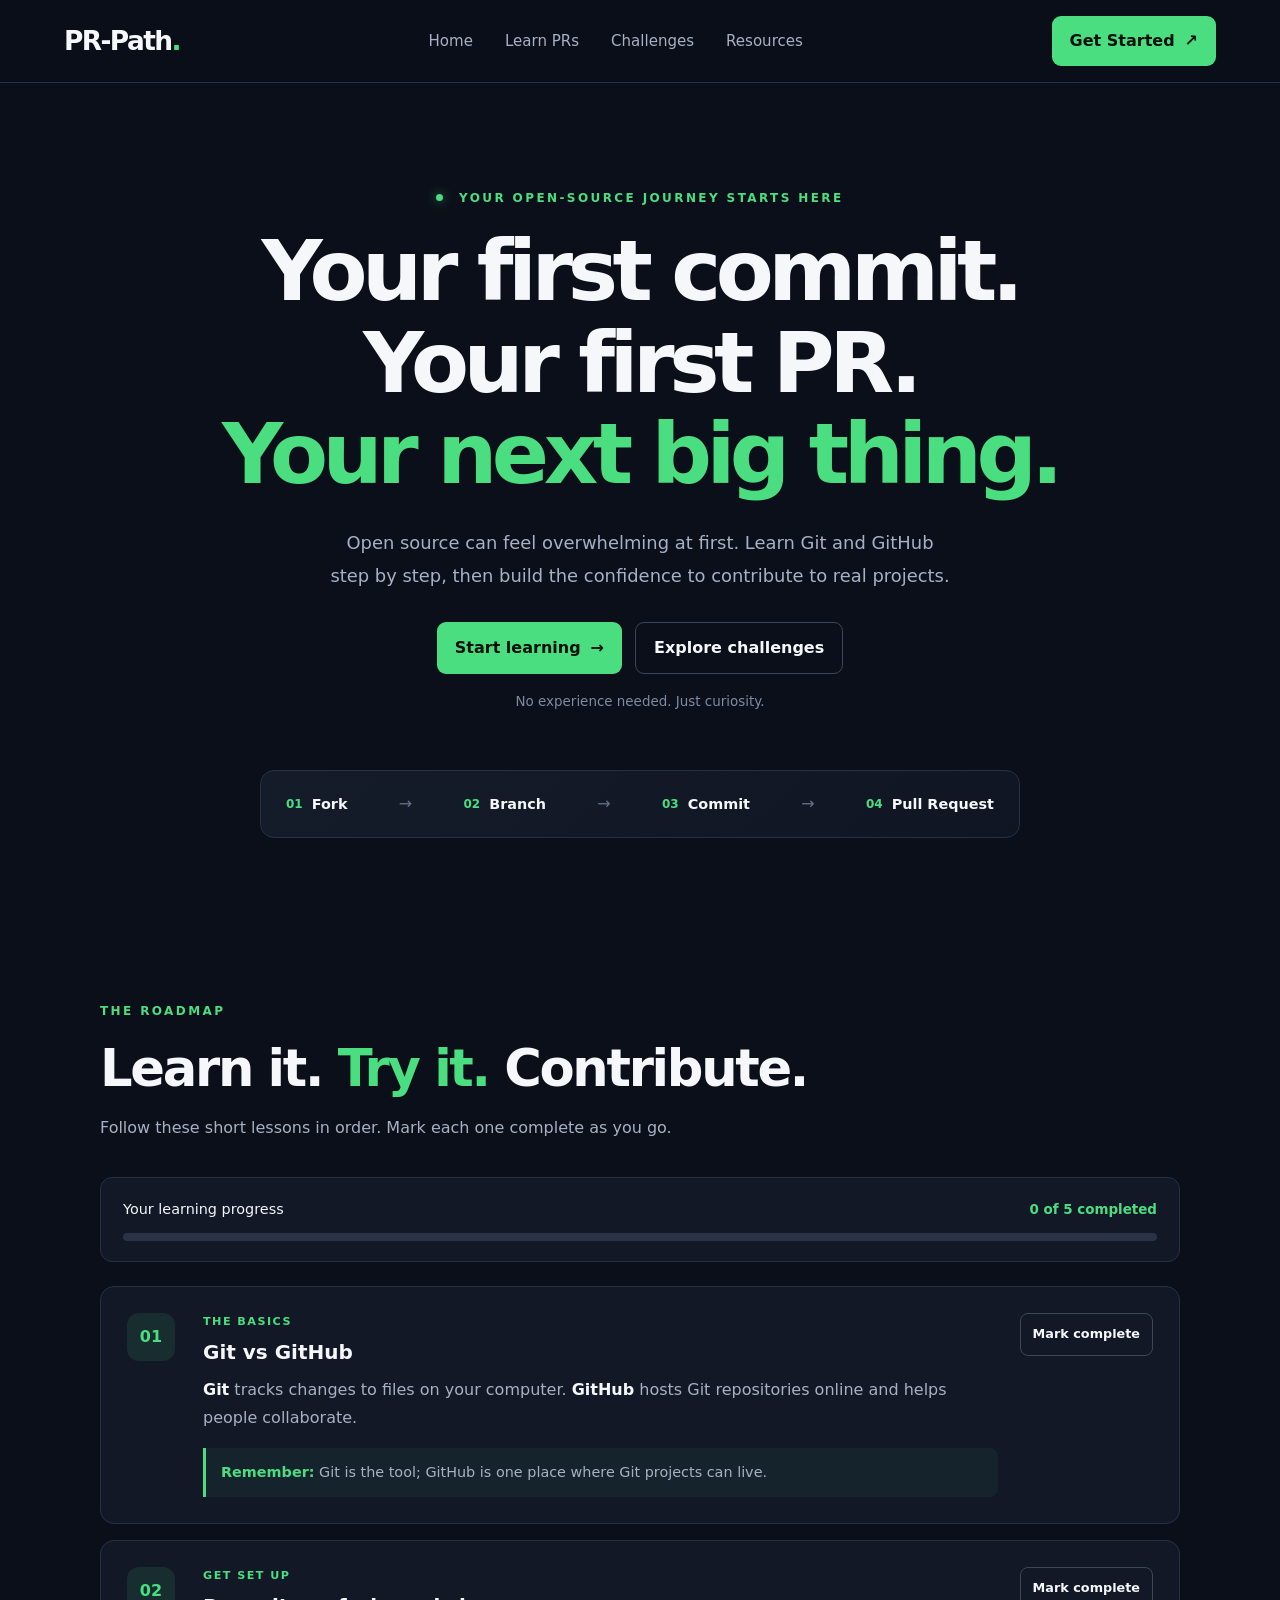
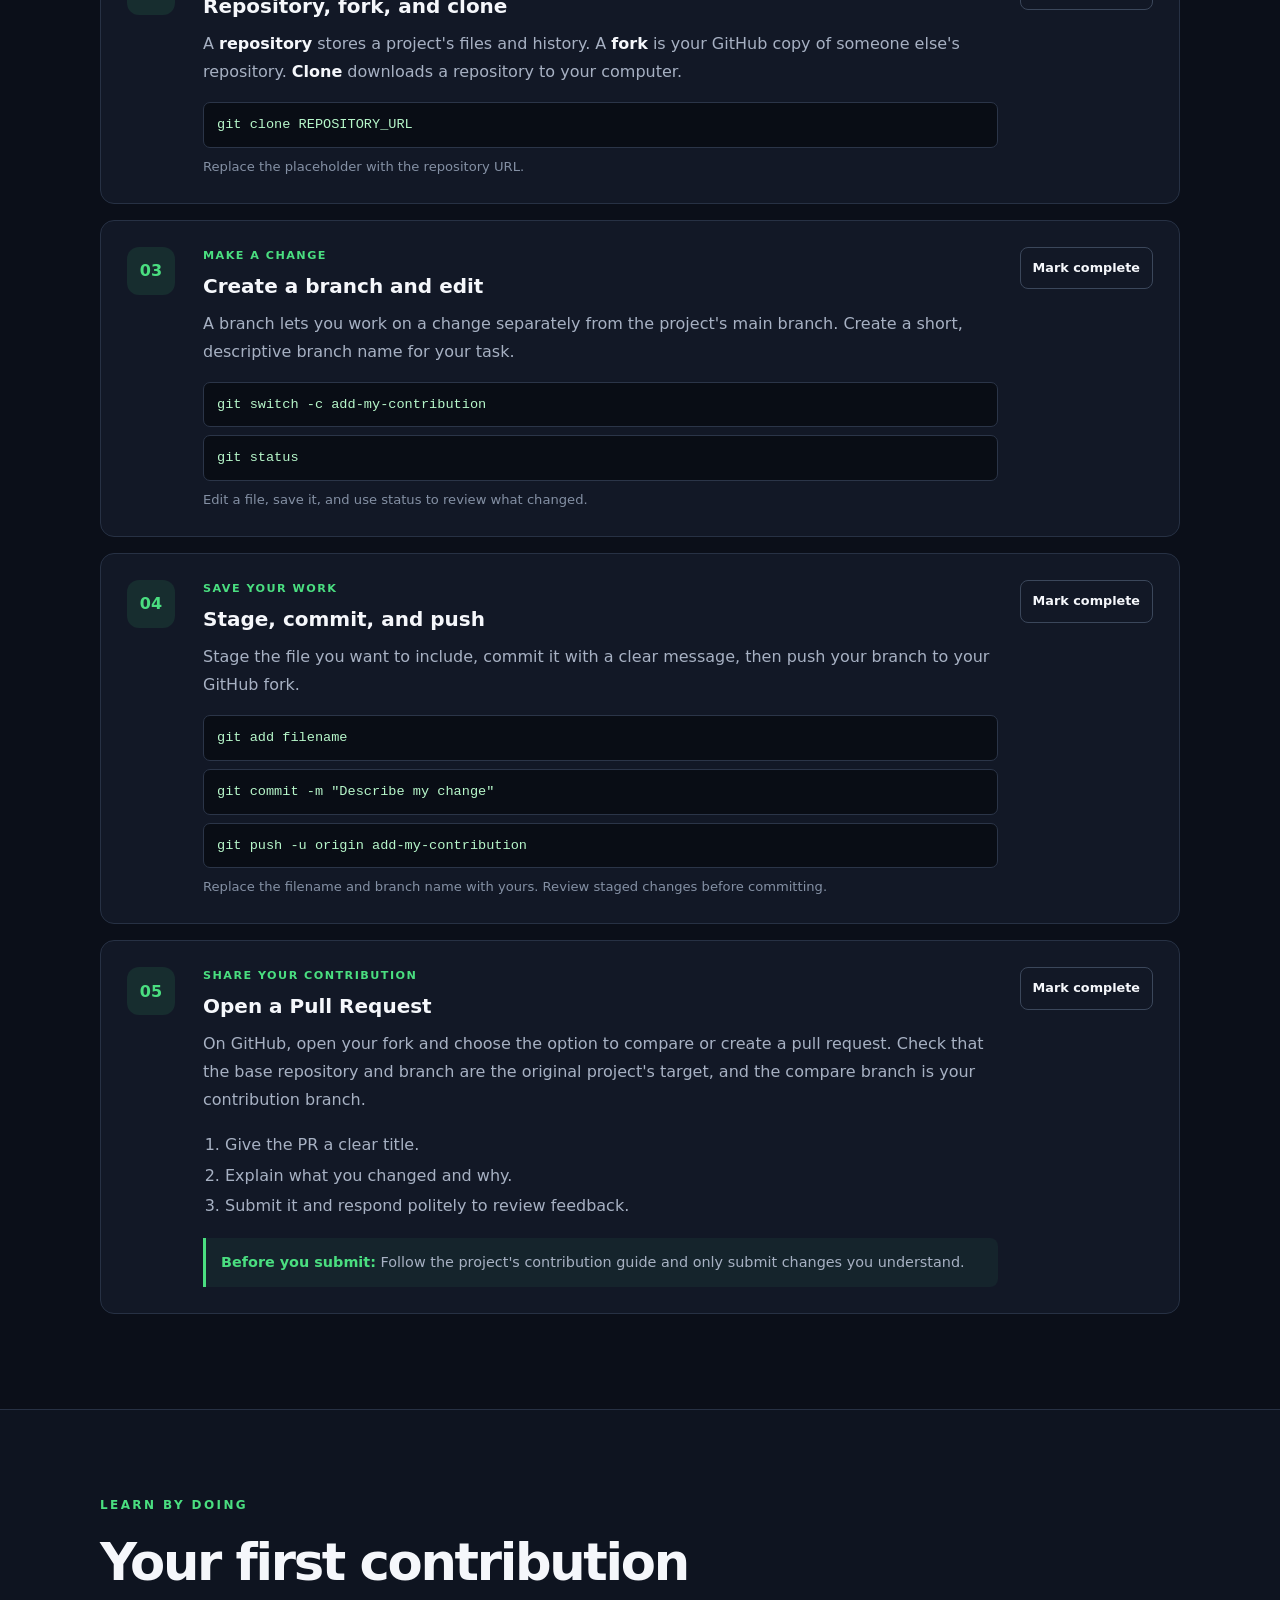
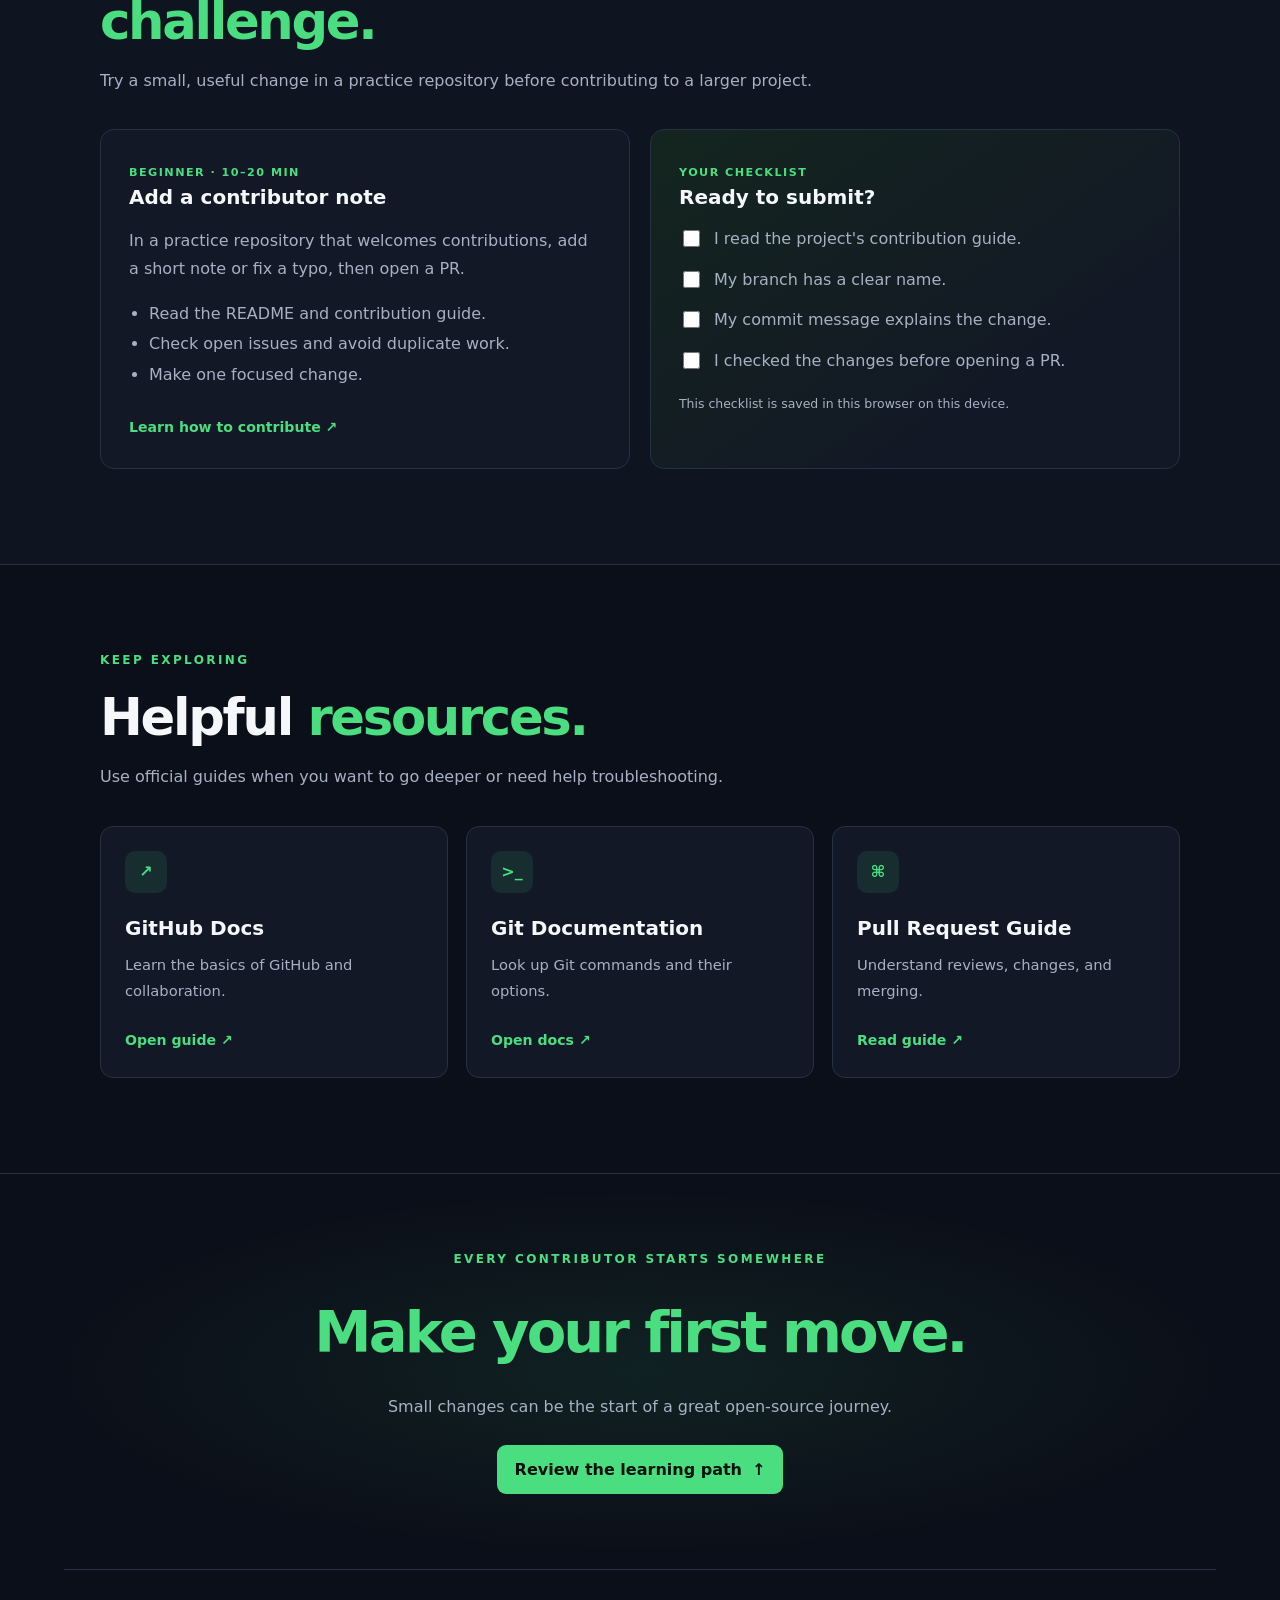
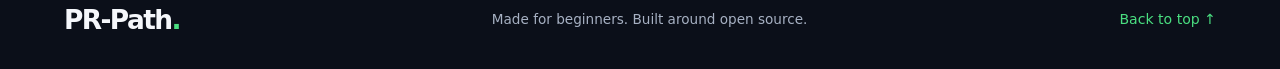
==== index.html @ d9627469 "Add PR-Path website" ====
<!DOCTYPE html>
<html lang="en">
<head>
    <meta charset="UTF-8">
    <meta name="viewport" content="width=device-width, initial-scale=1.0">
    <meta name="description" content="PR-Path helps beginners learn Git, GitHub, and make their first pull request.">
    <title>PR-Path | Your Path to Open Source</title>
    <link rel="stylesheet" href="style.css">
    <script src="script.js" defer></script>
</head>
<body>
    <header class="site-header" id="home">
        <nav class="navbar" aria-label="Main navigation">
            <a href="#home" class="logo">PR-Path<span>.</span></a>

            <button class="menu-toggle" id="menu-toggle" aria-label="Toggle navigation" aria-expanded="false">
                <span></span><span></span><span></span>
            </button>

            <div class="nav-links" id="nav-links">
                <a href="#home">Home</a>
                <a href="#learn">Learn PRs</a>
                <a href="#challenges">Challenges</a>
                <a href="#resources">Resources</a>
            </div>

            <a href="#learn" class="nav-button">Get Started <span aria-hidden="true">↗</span></a>
        </nav>
    </header>

    <main>
        <section class="hero section-wrap">
            <p class="eyebrow"><span class="status-dot"></span> YOUR OPEN-SOURCE JOURNEY STARTS HERE</p>
            <h1>Your first commit.<br>Your first PR.<br><span>Your next big thing.</span></h1>
            <p class="hero-copy">Open source can feel overwhelming at first. Learn Git and GitHub step by step, then build the confidence to contribute to real projects.</p>
            <div class="hero-actions">
                <a href="#learn" class="button button-primary">Start learning <span aria-hidden="true">→</span></a>
                <a href="#challenges" class="button button-secondary">Explore challenges</a>
            </div>
            <p class="hero-note">No experience needed. Just curiosity.</p>

            <div class="journey-strip" aria-label="Pull request workflow">
                <div><span class="workflow-number">01</span><strong>Fork</strong></div>
                <span class="workflow-arrow" aria-hidden="true">→</span>
                <div><span class="workflow-number">02</span><strong>Branch</strong></div>
                <span class="workflow-arrow" aria-hidden="true">→</span>
                <div><span class="workflow-number">03</span><strong>Commit</strong></div>
                <span class="workflow-arrow" aria-hidden="true">→</span>
                <div><span class="workflow-number">04</span><strong>Pull Request</strong></div>
            </div>
        </section>

        <section class="section-wrap learning-section" id="learn">
            <div class="section-heading">
                <p class="eyebrow">THE ROADMAP</p>
                <h2>Learn it. <span>Try it.</span> Contribute.</h2>
                <p>Follow these short lessons in order. Mark each one complete as you go.</p>
            </div>

            <div class="progress-panel">
                <div class="progress-topline">
                    <span>Your learning progress</span>
                    <strong id="progress-label">0 of 5 completed</strong>
                </div>
                <div class="progress-track" role="progressbar" aria-label="Learning progress" aria-valuemin="0" aria-valuemax="5" aria-valuenow="0" id="progress-bar">
                    <div class="progress-fill" id="progress-fill"></div>
                </div>
            </div>

            <div class="lesson-list">
                <article class="lesson-card" data-lesson="0">
                    <div class="lesson-index">01</div>
                    <div class="lesson-content">
                        <p class="card-kicker">THE BASICS</p>
                        <h3>Git vs GitHub</h3>
                        <p><strong>Git</strong> tracks changes to files on your computer. <strong>GitHub</strong> hosts Git repositories online and helps people collaborate.</p>
                        <div class="tip-box"><strong>Remember:</strong> Git is the tool; GitHub is one place where Git projects can live.</div>
                    </div>
                    <button class="complete-button" type="button">Mark complete</button>
                </article>

                <article class="lesson-card" data-lesson="1">
                    <div class="lesson-index">02</div>
                    <div class="lesson-content">
                        <p class="card-kicker">GET SET UP</p>
                        <h3>Repository, fork, and clone</h3>
                        <p>A <strong>repository</strong> stores a project's files and history. A <strong>fork</strong> is your GitHub copy of someone else's repository. <strong>Clone</strong> downloads a repository to your computer.</p>
                        <div class="command-list">
                            <code>git clone REPOSITORY_URL</code>
                            <span>Replace the placeholder with the repository URL.</span>
                        </div>
                    </div>
                    <button class="complete-button" type="button">Mark complete</button>
                </article>

                <article class="lesson-card" data-lesson="2">
                    <div class="lesson-index">03</div>
                    <div class="lesson-content">
                        <p class="card-kicker">MAKE A CHANGE</p>
                        <h3>Create a branch and edit</h3>
                        <p>A branch lets you work on a change separately from the project's main branch. Create a short, descriptive branch name for your task.</p>
                        <div class="command-list">
                            <code>git switch -c add-my-contribution</code>
                            <code>git status</code>
                            <span>Edit a file, save it, and use status to review what changed.</span>
                        </div>
                    </div>
                    <button class="complete-button" type="button">Mark complete</button>
                </article>

                <article class="lesson-card" data-lesson="3">
                    <div class="lesson-index">04</div>
                    <div class="lesson-content">
                        <p class="card-kicker">SAVE YOUR WORK</p>
                        <h3>Stage, commit, and push</h3>
                        <p>Stage the file you want to include, commit it with a clear message, then push your branch to your GitHub fork.</p>
                        <div class="command-list">
                            <code>git add filename</code>
                            <code>git commit -m "Describe my change"</code>
                            <code>git push -u origin add-my-contribution</code>
                            <span>Replace the filename and branch name with yours. Review staged changes before committing.</span>
                        </div>
                    </div>
                    <button class="complete-button" type="button">Mark complete</button>
                </article>

                <article class="lesson-card" data-lesson="4">
                    <div class="lesson-index">05</div>
                    <div class="lesson-content">
                        <p class="card-kicker">SHARE YOUR CONTRIBUTION</p>
                        <h3>Open a Pull Request</h3>
                        <p>On GitHub, open your fork and choose the option to compare or create a pull request. Check that the base repository and branch are the original project's target, and the compare branch is your contribution branch.</p>
                        <ol class="mini-steps">
                            <li>Give the PR a clear title.</li>
                            <li>Explain what you changed and why.</li>
                            <li>Submit it and respond politely to review feedback.</li>
                        </ol>
                        <div class="tip-box"><strong>Before you submit:</strong> Follow the project's contribution guide and only submit changes you understand.</div>
                    </div>
                    <button class="complete-button" type="button">Mark complete</button>
                </article>
            </div>
        </section>

        <section class="challenge-section" id="challenges">
            <div class="section-wrap">
                <div class="section-heading">
                    <p class="eyebrow">LEARN BY DOING</p>
                    <h2>Your first contribution <span>challenge.</span></h2>
                    <p>Try a small, useful change in a practice repository before contributing to a larger project.</p>
                </div>

                <div class="challenge-grid">
                    <article class="challenge-card">
                        <span class="challenge-tag">BEGINNER · 10–20 MIN</span>
                        <h3>Add a contributor note</h3>
                        <p>In a practice repository that welcomes contributions, add a short note or fix a typo, then open a PR.</p>
                        <ul>
                            <li>Read the README and contribution guide.</li>
                            <li>Check open issues and avoid duplicate work.</li>
                            <li>Make one focused change.</li>
                        </ul>
                        <a class="text-link" href="https://docs.github.com/en/get-started/exploring-projects-on-github/contributing-to-a-project" target="_blank" rel="noopener noreferrer">Learn how to contribute ↗</a>
                    </article>
                    <article class="challenge-card challenge-card-accent">
                        <span class="challenge-tag">YOUR CHECKLIST</span>
                        <h3>Ready to submit?</h3>
                        <label class="check-row"><input type="checkbox"> I read the project's contribution guide.</label>
                        <label class="check-row"><input type="checkbox"> My branch has a clear name.</label>
                        <label class="check-row"><input type="checkbox"> My commit message explains the change.</label>
                        <label class="check-row"><input type="checkbox"> I checked the changes before opening a PR.</label>
                        <p class="checklist-note">This checklist is saved in this browser on this device.</p>
                    </article>
                </div>
            </div>
        </section>

        <section class="section-wrap resources-section" id="resources">
            <div class="section-heading">
                <p class="eyebrow">KEEP EXPLORING</p>
                <h2>Helpful <span>resources.</span></h2>
                <p>Use official guides when you want to go deeper or need help troubleshooting.</p>
            </div>
            <div class="resource-grid">
                <a class="resource-card" href="https://docs.github.com/en/get-started/start-your-journey" target="_blank" rel="noopener noreferrer">
                    <span class="resource-icon">↗</span>
                    <h3>GitHub Docs</h3>
                    <p>Learn the basics of GitHub and collaboration.</p>
                    <span class="text-link">Open guide ↗</span>
                </a>
                <a class="resource-card" href="https://git-scm.com/docs" target="_blank" rel="noopener noreferrer">
                    <span class="resource-icon">&gt;_</span>
                    <h3>Git Documentation</h3>
                    <p>Look up Git commands and their options.</p>
                    <span class="text-link">Open docs ↗</span>
                </a>
                <a class="resource-card" href="https://docs.github.com/en/pull-requests/collaborating-with-pull-requests" target="_blank" rel="noopener noreferrer">
                    <span class="resource-icon">⌘</span>
                    <h3>Pull Request Guide</h3>
                    <p>Understand reviews, changes, and merging.</p>
                    <span class="text-link">Read guide ↗</span>
                </a>
            </div>
        </section>

        <section class="final-cta">
            <div class="section-wrap final-cta-inner">
                <p class="eyebrow">EVERY CONTRIBUTOR STARTS SOMEWHERE</p>
                <h2>Make your first move.</h2>
                <p>Small changes can be the start of a great open-source journey.</p>
                <a href="#learn" class="button button-primary">Review the learning path <span aria-hidden="true">↑</span></a>
            </div>
        </section>
    </main>

    <footer class="site-footer">
        <a href="#home" class="logo">PR-Path<span>.</span></a>
        <p>Made for beginners. Built around open source.</p>
        <a href="#home" class="back-to-top">Back to top ↑</a>
    </footer>
</body>
</html>
---- style.css ----
/* PR-Path — single-page learning website */
:root {
    --bg: #0b0f19;
    --panel: #121826;
    --panel-soft: #151d2c;
    --border: #273144;
    --text: #f5f7fb;
    --muted: #a7b1c3;
    --green: #4ade80;
    --green-dark: #22c55e;
}

* {
    box-sizing: border-box;
}

html {
    scroll-behavior: smooth;
    scroll-padding-top: 90px;
}

body {
    margin: 0;
    background: var(--bg);
    color: var(--text);
    font-family: Inter, ui-sans-serif, system-ui, -apple-system, BlinkMacSystemFont, "Segoe UI", sans-serif;
    line-height: 1.6;
    overflow-x: hidden;
}

a {
    color: inherit;
}

button,
input {
    font: inherit;
}

.site-header {
    position: sticky;
    top: 0;
    z-index: 20;
    background: rgba(11, 15, 25, 0.94);
    backdrop-filter: blur(14px);
    border-bottom: 1px solid var(--border);
}

.navbar {
    width: min(1180px, 90%);
    min-height: 82px;
    margin: 0 auto;
    display: flex;
    align-items: center;
    justify-content: space-between;
    gap: 28px;
}

.logo {
    flex-shrink: 0;
    color: var(--text);
    text-decoration: none;
    font-size: 1.65rem;
    font-weight: 800;
    letter-spacing: -0.06em;
    white-space: nowrap;
}

.logo span,
.hero h1 span,
.section-heading h2 span,
.final-cta h2 {
    color: var(--green);
}

.nav-links {
    display: flex;
    align-items: center;
    justify-content: center;
    gap: clamp(16px, 2.5vw, 34px);
}

.nav-links a {
    color: var(--muted);
    text-decoration: none;
    font-size: 0.94rem;
    transition: color 0.2s ease;
}

.nav-links a:hover,
.nav-links a:focus-visible {
    color: var(--green);
}

.nav-button,
.button {
    display: inline-flex;
    align-items: center;
    justify-content: center;
    gap: 10px;
    min-height: 46px;
    padding: 12px 18px;
    border-radius: 9px;
    font-weight: 750;
    text-decoration: none;
    transition: transform 0.2s ease, background 0.2s ease, border-color 0.2s ease;
}

.nav-button {
    flex-shrink: 0;
    background: var(--green);
    color: #07110b;
}

.nav-button:hover,
.button-primary:hover {
    background: var(--green-dark);
    transform: translateY(-2px);
}

.menu-toggle {
    display: none;
    border: 1px solid var(--border);
    border-radius: 8px;
    background: var(--panel);
    padding: 9px;
    cursor: pointer;
}

.menu-toggle span {
    display: block;
    width: 21px;
    height: 2px;
    margin: 4px 0;
    background: var(--text);
}

.section-wrap {
    width: min(1080px, 88%);
    margin: 0 auto;
}

.hero {
    min-height: 680px;
    padding: 105px 0 78px;
    display: flex;
    flex-direction: column;
    align-items: center;
    text-align: center;
}

.eyebrow {
    margin: 0 0 18px;
    color: var(--green);
    font-size: 0.75rem;
    font-weight: 800;
    letter-spacing: 0.2em;
    line-height: 1.7;
}

.status-dot {
    display: inline-block;
    width: 7px;
    height: 7px;
    margin: 0 9px 1px 0;
    border-radius: 50%;
    background: var(--green);
    box-shadow: 0 0 12px rgba(74, 222, 128, 0.6);
}

.hero h1 {
    max-width: 900px;
    margin: 0;
    font-size: clamp(2.7rem, 6.6vw, 5.4rem);
    font-weight: 850;
    letter-spacing: -0.065em;
    line-height: 1.08;
    overflow-wrap: break-word;
}

.hero-copy {
    max-width: 620px;
    margin: 26px 0 0;
    color: var(--muted);
    font-size: clamp(1rem, 2vw, 1.12rem);
    line-height: 1.85;
}

.hero-actions {
    display: flex;
    justify-content: center;
    flex-wrap: wrap;
    gap: 13px;
    margin-top: 30px;
}

.button-primary {
    background: var(--green);
    color: #07110b;
}

.button-secondary {
    border: 1px solid #3a4558;
    color: var(--text);
}

.button-secondary:hover {
    border-color: var(--green);
    color: var(--green);
    transform: translateY(-2px);
}

.hero-note {
    margin: 17px 0 0;
    color: #7f8ba0;
    font-size: 0.84rem;
}

.journey-strip {
    width: min(760px, 100%);
    display: flex;
    align-items: center;
    justify-content: space-between;
    gap: 12px;
    margin-top: 58px;
    padding: 20px 25px;
    border: 1px solid var(--border);
    border-radius: 14px;
    background: linear-gradient(135deg, rgba(21, 29, 44, 0.9), rgba(18, 24, 38, 0.7));
}

.journey-strip > div {
    display: flex;
    align-items: center;
    gap: 9px;
    font-size: 0.9rem;
}

.workflow-number {
    color: var(--green);
    font-size: 0.75rem;
    font-weight: 800;
}

.workflow-arrow {
    color: #657187;
}

.learning-section,
.resources-section {
    padding-top: 85px;
    padding-bottom: 95px;
    scroll-margin-top: 95px;
}

.section-heading {
    max-width: 720px;
    margin-bottom: 34px;
}

.section-heading h2 {
    margin: 0;
    font-size: clamp(2rem, 4.4vw, 3.2rem);
    letter-spacing: -0.045em;
    line-height: 1.15;
}

.section-heading > p:last-child {
    margin: 16px 0 0;
    color: var(--muted);
    line-height: 1.8;
}

.progress-panel {
    padding: 20px 22px;
    margin-bottom: 24px;
    background: var(--panel);
    border: 1px solid var(--border);
    border-radius: 12px;
}

.progress-topline {
    display: flex;
    justify-content: space-between;
    align-items: center;
    gap: 15px;
    margin-bottom: 12px;
    font-size: 0.9rem;
}

.progress-topline strong {
    color: var(--green);
    font-size: 0.84rem;
}

.progress-track {
    height: 8px;
    overflow: hidden;
    border-radius: 20px;
    background: #293247;
}

.progress-fill {
    width: 0;
    height: 100%;
    border-radius: inherit;
    background: var(--green);
    transition: width 0.3s ease;
}

.lesson-list {
    display: grid;
    gap: 16px;
}

.lesson-card {
    display: grid;
    grid-template-columns: 54px minmax(0, 1fr) auto;
    align-items: start;
    gap: 22px;
    padding: 26px;
    border: 1px solid var(--border);
    border-radius: 14px;
    background: var(--panel);
    transition: border-color 0.2s ease, transform 0.2s ease;
}

.lesson-card:hover {
    border-color: #3d5a4b;
    transform: translateY(-2px);
}

.lesson-card.is-complete {
    border-color: rgba(74, 222, 128, 0.65);
}

.lesson-index {
    display: grid;
    place-items: center;
    width: 48px;
    height: 48px;
    border-radius: 12px;
    background: rgba(74, 222, 128, 0.1);
    color: var(--green);
    font-weight: 850;
}

.card-kicker,
.challenge-tag {
    margin: 0 0 8px;
    color: var(--green);
    font-size: 0.7rem;
    font-weight: 800;
    letter-spacing: 0.13em;
}

.lesson-content h3,
.challenge-card h3,
.resource-card h3 {
    margin: 0 0 10px;
    font-size: 1.25rem;
    line-height: 1.35;
}

.lesson-content > p:not(.card-kicker),
.challenge-card p,
.resource-card p {
    color: var(--muted);
    line-height: 1.75;
}

.lesson-content > p:not(.card-kicker) {
    margin: 0 0 16px;
}

.lesson-content strong {
    color: var(--text);
}

.tip-box {
    margin-top: 14px;
    padding: 13px 15px;
    border-left: 3px solid var(--green);
    border-radius: 0 8px 8px 0;
    background: rgba(74, 222, 128, 0.06);
    color: var(--muted);
    font-size: 0.9rem;
}

.tip-box strong {
    color: var(--green);
}

.command-list {
    display: grid;
    gap: 8px;
    margin-top: 14px;
}

.command-list code {
    display: block;
    max-width: 100%;
    padding: 11px 13px;
    overflow-wrap: anywhere;
    border: 1px solid #2b3548;
    border-radius: 7px;
    background: #090d15;
    color: #b7f7ca;
    font-size: 0.85rem;
}

.command-list span {
    color: #8490a4;
    font-size: 0.82rem;
}

.mini-steps {
    padding-left: 22px;
    color: var(--muted);
    line-height: 1.9;
}

.complete-button {
    min-width: 125px;
    padding: 10px 12px;
    border: 1px solid #3b475b;
    border-radius: 8px;
    background: transparent;
    color: var(--text);
    font-size: 0.8rem;
    font-weight: 750;
    cursor: pointer;
    transition: all 0.2s ease;
}

.complete-button:hover {
    border-color: var(--green);
    color: var(--green);
}

.lesson-card.is-complete .complete-button {
    border-color: var(--green);
    background: rgba(74, 222, 128, 0.1);
    color: var(--green);
}

.challenge-section {
    padding: 85px 0 95px;
    border-top: 1px solid var(--border);
    border-bottom: 1px solid var(--border);
    background: #0e1420;
    scroll-margin-top: 95px;
}

.challenge-grid {
    display: grid;
    grid-template-columns: repeat(2, minmax(0, 1fr));
    gap: 20px;
}

.challenge-card {
    padding: 28px;
    border: 1px solid var(--border);
    border-radius: 14px;
    background: var(--panel);
}

.challenge-card ul {
    padding-left: 20px;
    color: var(--muted);
    line-height: 1.9;
}

.challenge-card-accent {
    background: linear-gradient(145deg, #14251e, #121826 75%);
}

.text-link {
    display: inline-block;
    margin-top: 10px;
    color: var(--green);
    font-size: 0.88rem;
    font-weight: 750;
    text-decoration: none;
}

.text-link:hover {
    text-decoration: underline;
}

.check-row {
    display: flex;
    align-items: flex-start;
    gap: 11px;
    margin: 15px 0;
    color: var(--muted);
    cursor: pointer;
}

.check-row input {
    width: 17px;
    height: 17px;
    margin-top: 4px;
    accent-color: var(--green);
    flex-shrink: 0;
}

.check-row:has(input:checked) {
    color: var(--text);
}

.checklist-note {
    margin-top: 20px;
    font-size: 0.78rem;
}

.resource-grid {
    display: grid;
    grid-template-columns: repeat(3, minmax(0, 1fr));
    gap: 18px;
}

.resource-card {
    display: block;
    padding: 24px;
    border: 1px solid var(--border);
    border-radius: 13px;
    background: var(--panel);
    text-decoration: none;
    transition: border-color 0.2s ease, transform 0.2s ease;
}

.resource-card:hover {
    border-color: var(--green);
    transform: translateY(-3px);
}

.resource-icon {
    display: grid;
    place-items: center;
    width: 42px;
    height: 42px;
    margin-bottom: 22px;
    border-radius: 10px;
    background: rgba(74, 222, 128, 0.1);
    color: var(--green);
    font-weight: 850;
}

.resource-card p {
    min-height: 55px;
    margin: 0 0 12px;
    font-size: 0.92rem;
}

.final-cta {
    padding: 75px 0;
    border-top: 1px solid var(--border);
    background: radial-gradient(ellipse at center, rgba(74, 222, 128, 0.09), transparent 65%);
    text-align: center;
}

.final-cta-inner {
    display: flex;
    flex-direction: column;
    align-items: center;
}

.final-cta h2 {
    margin: 0;
    font-size: clamp(2.2rem, 5vw, 3.6rem);
    letter-spacing: -0.05em;
}

.final-cta-inner > p:not(.eyebrow) {
    color: var(--muted);
    margin: 15px 0 25px;
}

.site-footer {
    width: min(1180px, 90%);
    min-height: 100px;
    margin: 0 auto;
    display: flex;
    align-items: center;
    justify-content: space-between;
    gap: 20px;
    border-top: 1px solid var(--border);
}

.site-footer p {
    color: var(--muted);
    font-size: 0.85rem;
}

.back-to-top {
    color: var(--green);
    font-size: 0.88rem;
    text-decoration: none;
}

:focus-visible {
    outline: 2px solid var(--green);
    outline-offset: 4px;
}

@media (max-width: 850px) {
    .navbar {
        gap: 16px;
    }

    .nav-links {
        gap: 14px;
    }

    .nav-links a {
        font-size: 0.84rem;
    }

    .nav-button {
        padding: 10px 12px;
        font-size: 0.82rem;
    }

    .lesson-card {
        grid-template-columns: 44px minmax(0, 1fr);
        gap: 16px;
    }

    .lesson-index {
        width: 42px;
        height: 42px;
    }

    .complete-button {
        grid-column: 2;
        justify-self: start;
    }

    .resource-grid {
        grid-template-columns: 1fr;
    }

    .resource-card p {
        min-height: 0;
    }
}

@media (max-width: 650px) {
    html {
        scroll-padding-top: 75px;
    }

    .navbar {
        position: relative;
        min-height: 72px;
        flex-wrap: wrap;
        justify-content: space-between;
        padding: 12px 0;
    }

    .logo {
        font-size: 1.45rem;
    }

    .menu-toggle {
        display: block;
        margin-left: auto;
    }

    .nav-button {
        display: none;
    }

    .nav-links {
        display: none;
        width: 100%;
        flex-direction: column;
        align-items: stretch;
        gap: 0;
        padding: 8px 0;
    }

    .nav-links.open {
        display: flex;
    }

    .nav-links a {
        padding: 11px 5px;
        font-size: 0.95rem;
    }

    .hero {
        min-height: auto;
        padding: 80px 0 65px;
    }

    .eyebrow {
        font-size: 0.65rem;
        letter-spacing: 0.14em;
    }

    .hero h1 {
        font-size: clamp(2.55rem, 11vw, 4rem);
    }

    .hero-copy {
        font-size: 1rem;
    }

    .journey-strip {
        display: grid;
        grid-template-columns: 1fr 1fr;
        justify-content: stretch;
        gap: 16px;
        margin-top: 40px;
        padding: 18px;
    }

    .workflow-arrow {
        display: none;
    }

    .learning-section,
    .resources-section {
        padding-top: 65px;
        padding-bottom: 70px;
    }

    .section-heading h2 {
        font-size: clamp(1.9rem, 8vw, 2.7rem);
    }

    .progress-panel {
        padding: 16px;
    }

    .progress-topline {
        align-items: flex-start;
        font-size: 0.82rem;
    }

    .lesson-card {
        padding: 19px;
        grid-template-columns: 38px minmax(0, 1fr);
        gap: 12px;
    }

    .lesson-index {
        width: 36px;
        height: 36px;
        font-size: 0.8rem;
    }

    .lesson-content h3 {
        font-size: 1.1rem;
    }

    .challenge-section {
        padding: 65px 0 70px;
    }

    .challenge-grid {
        grid-template-columns: 1fr;
    }

    .challenge-card {
        padding: 22px;
    }

    .site-footer {
        padding: 25px 0;
        flex-wrap: wrap;
        justify-content: center;
        text-align: center;
    }

    .site-footer p {
        width: 100%;
        order: 3;
        margin: 0;
    }
}

@media (prefers-reduced-motion: reduce) {
    *,
    *::before,
    *::after {
        scroll-behavior: auto !important;
        transition-duration: 0.01ms !important;
    }
}
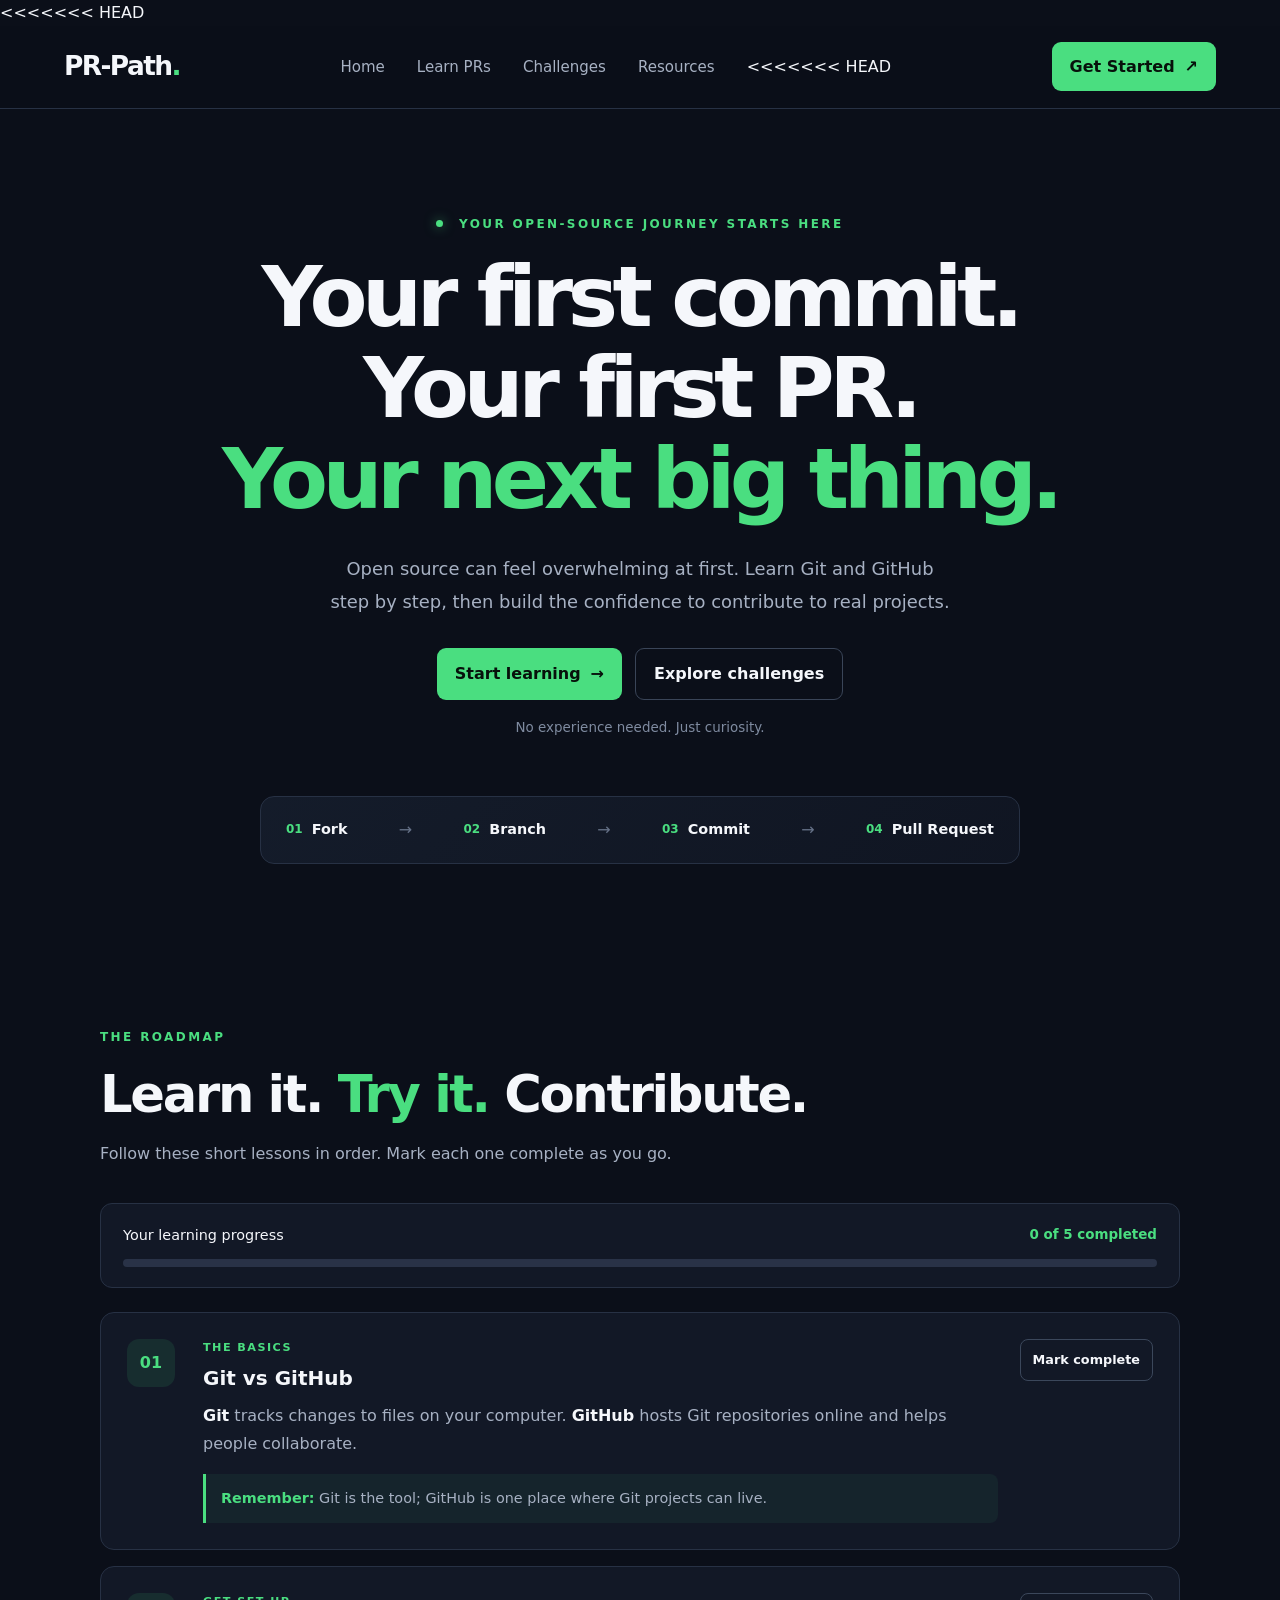
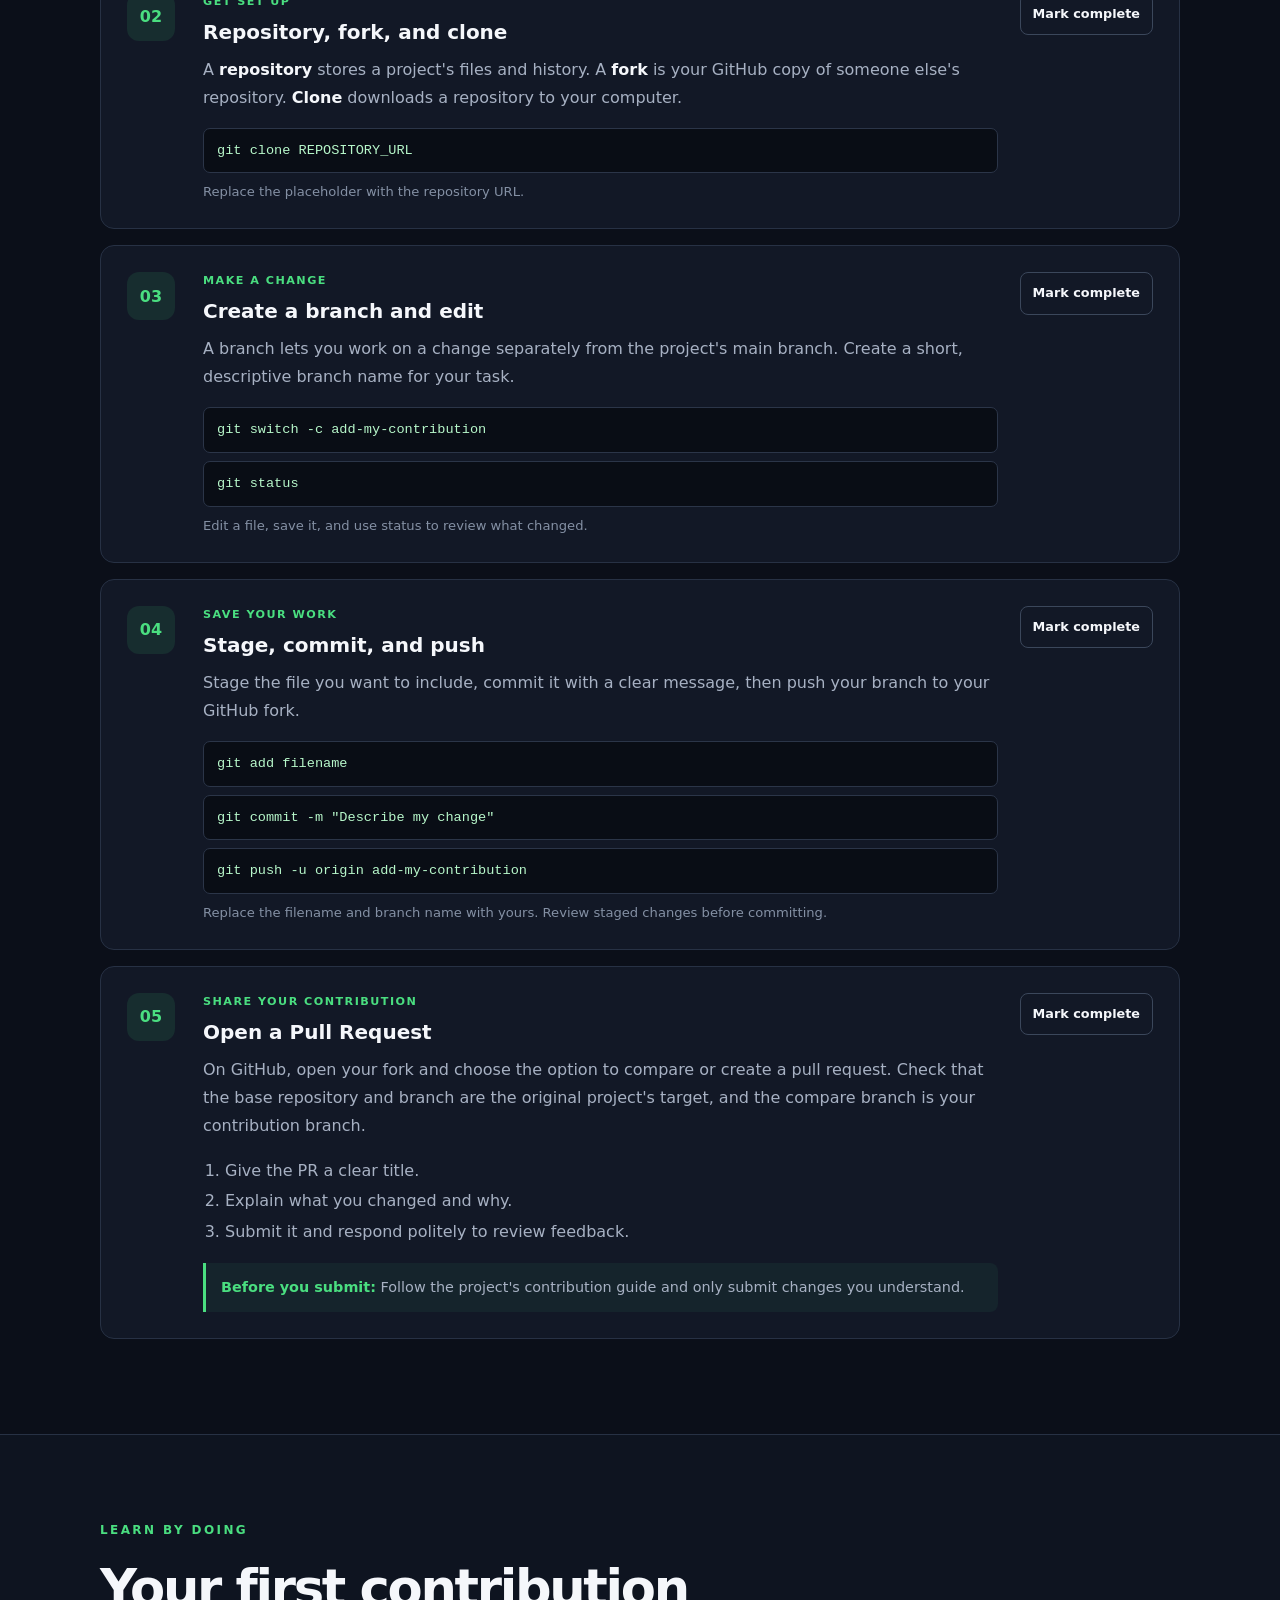
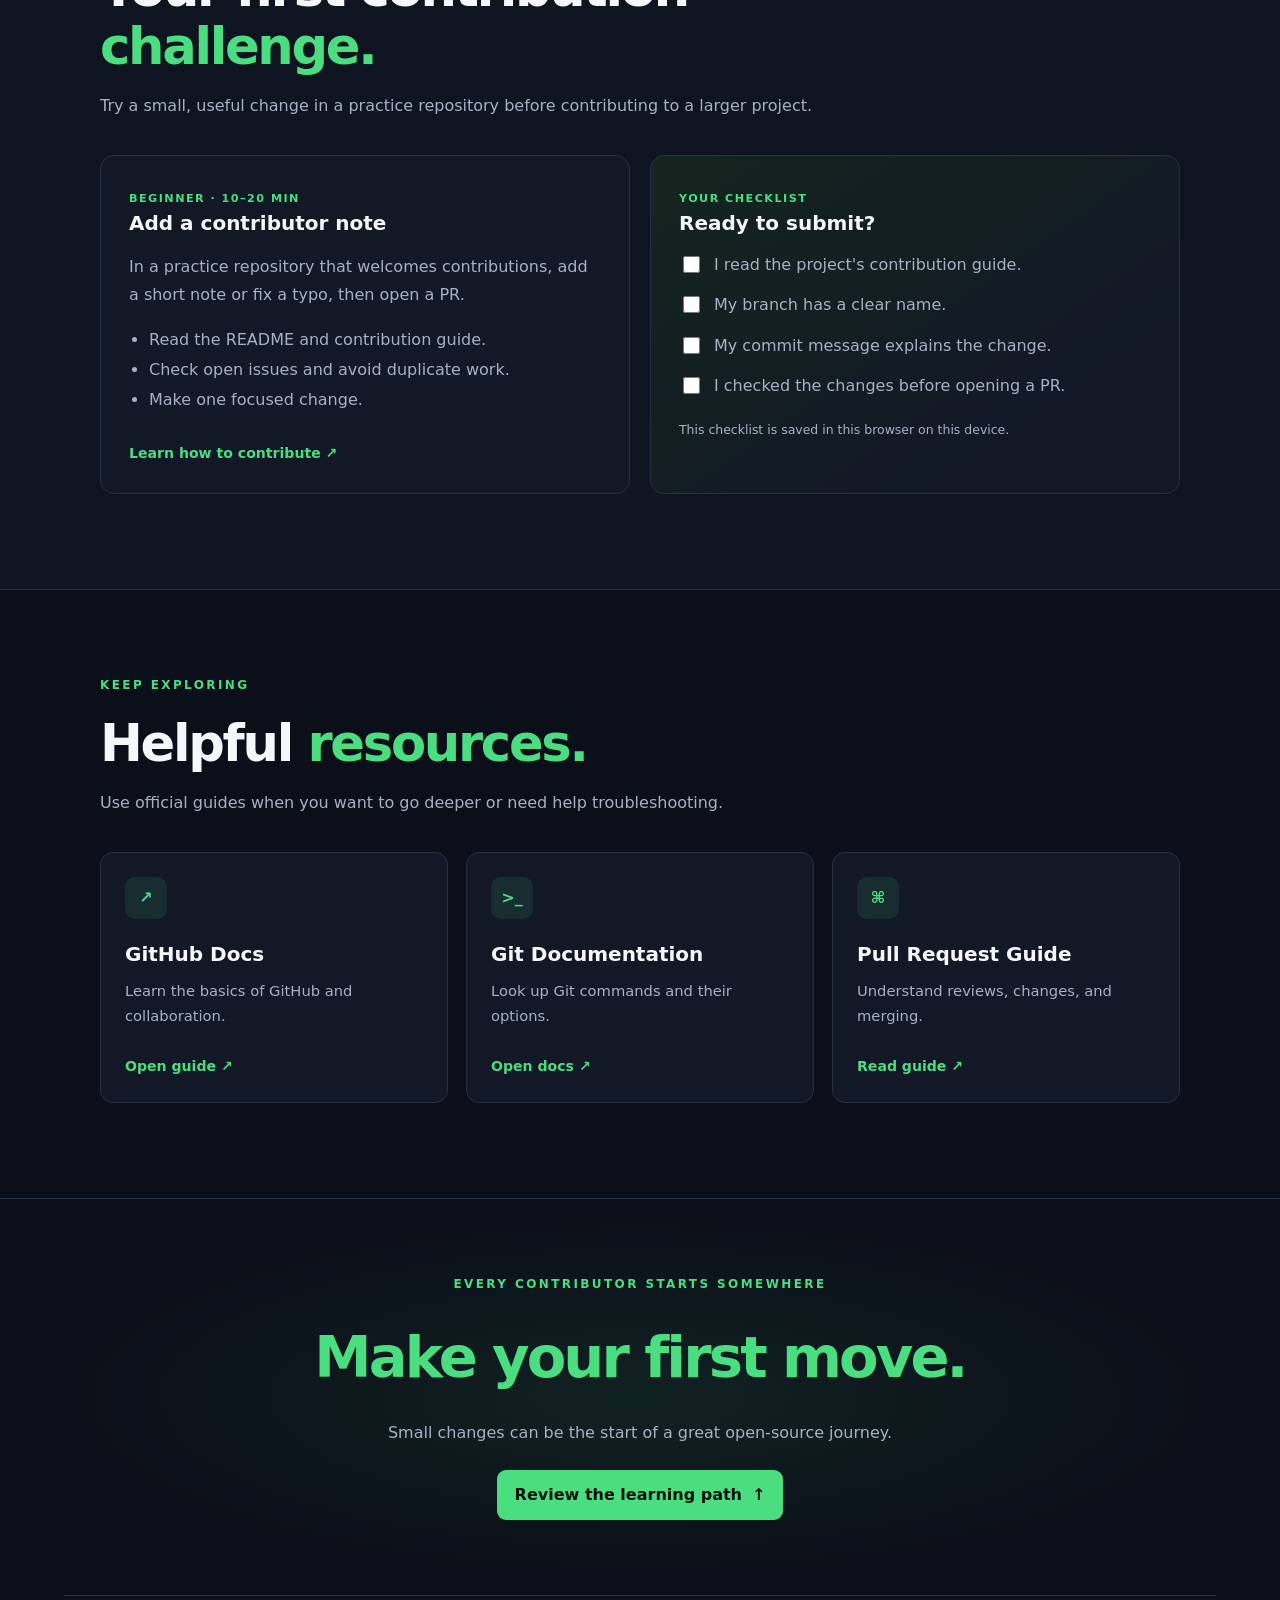
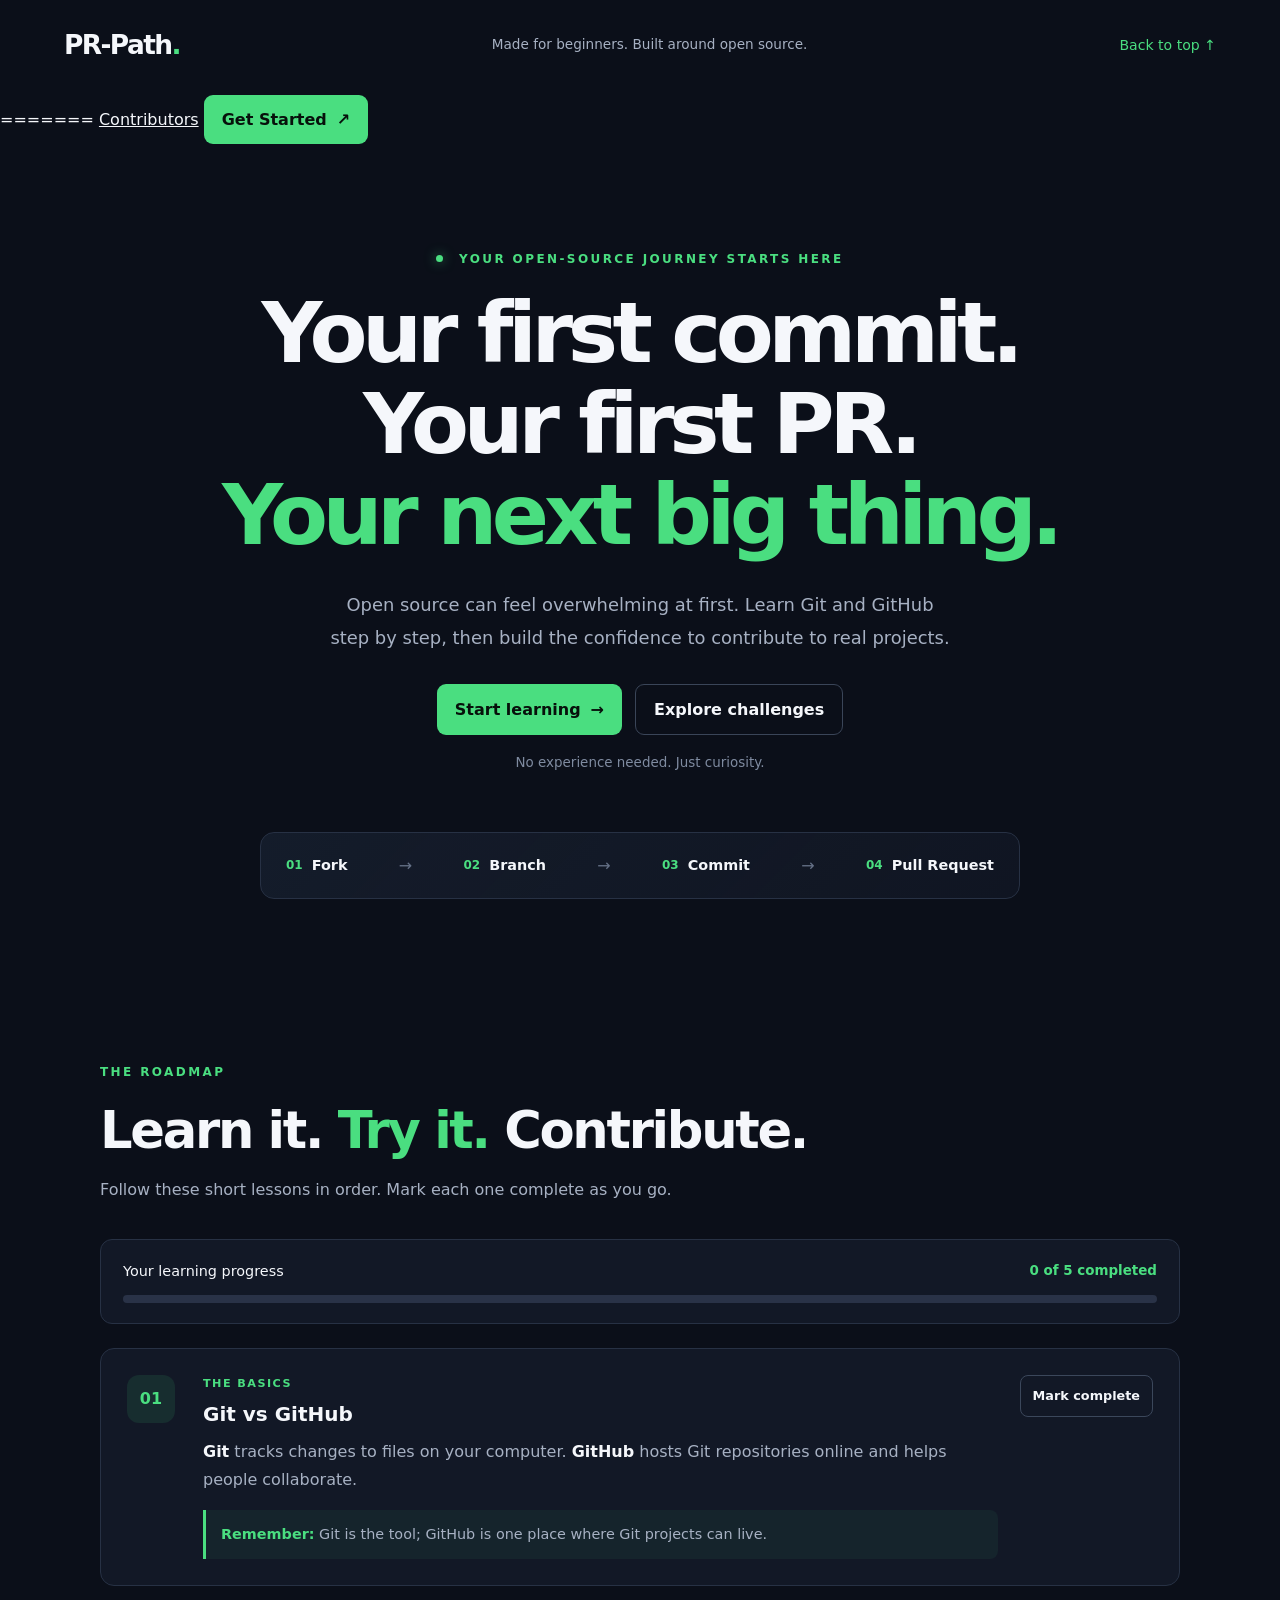
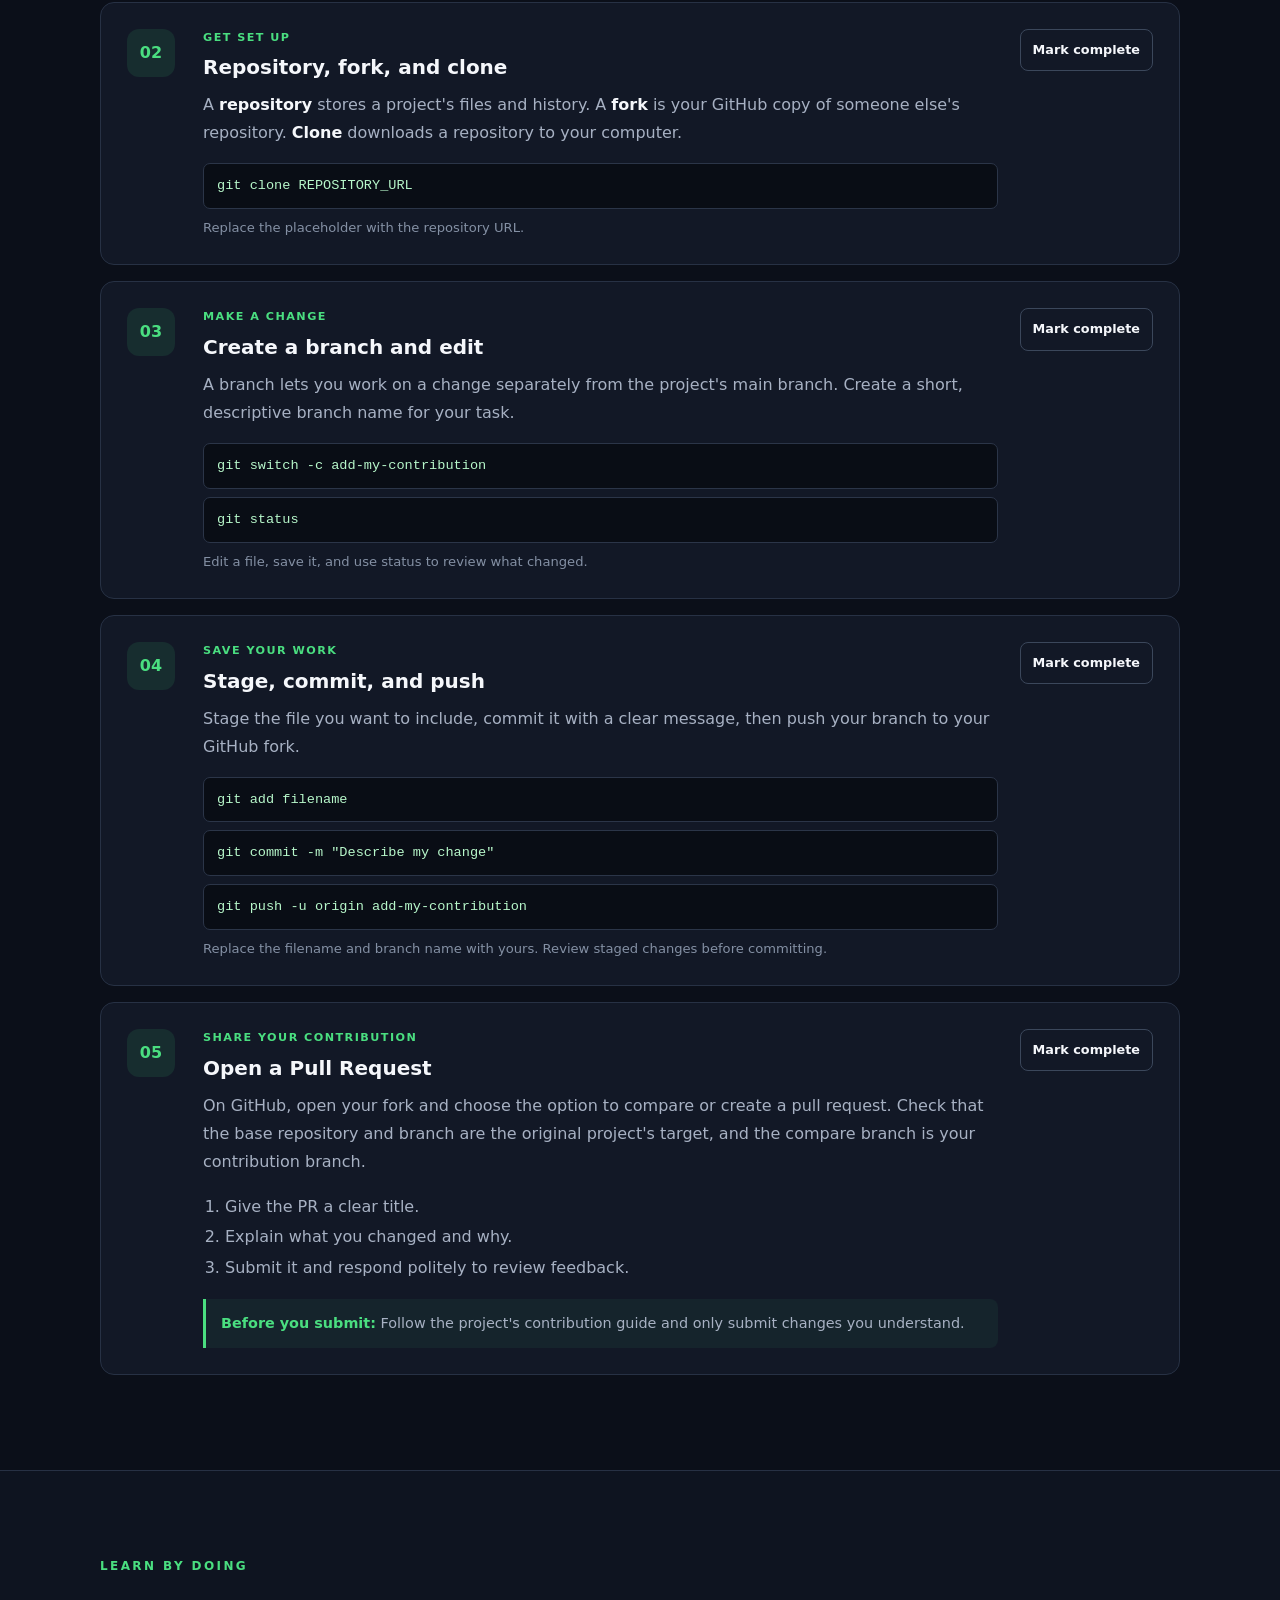
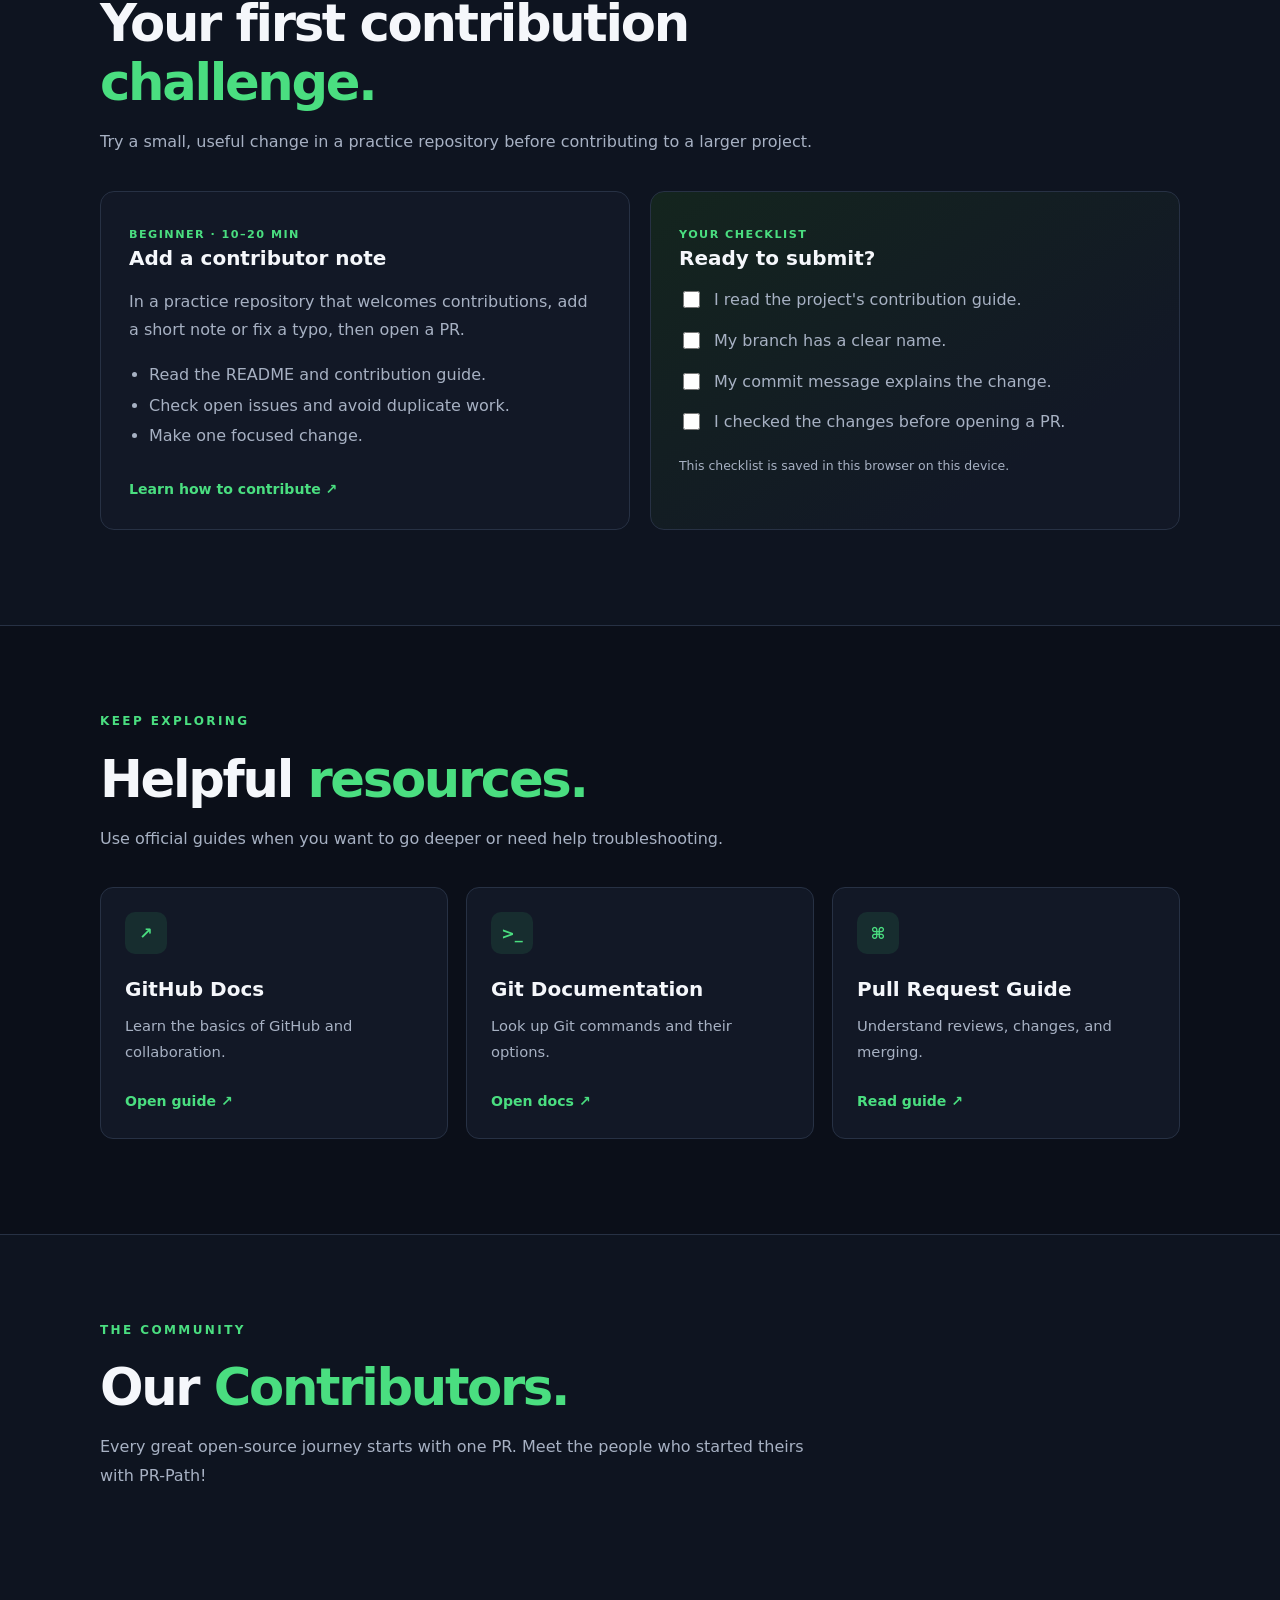
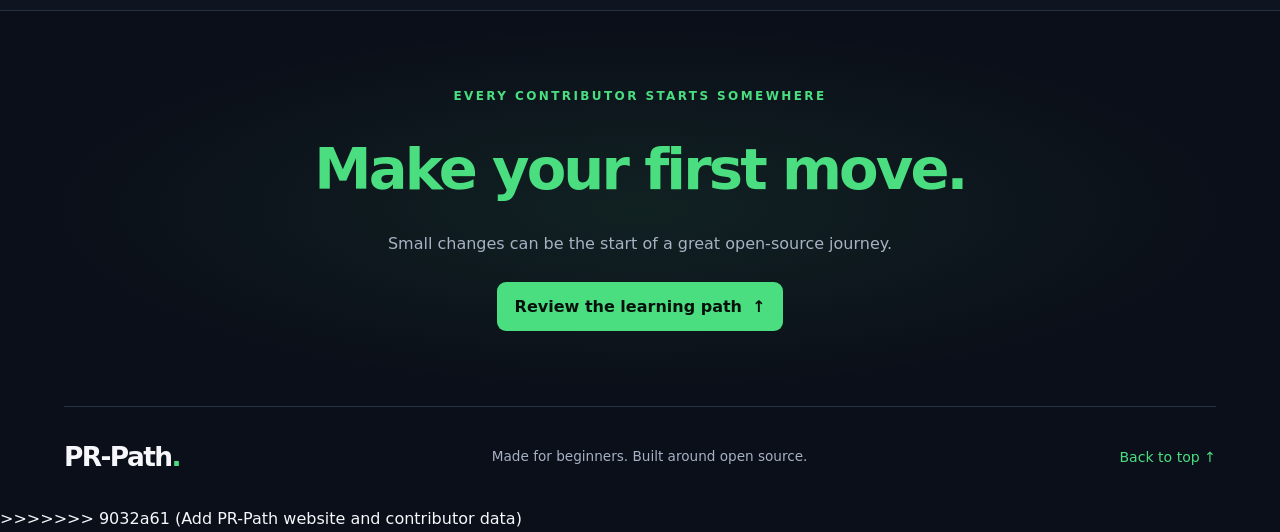
==== commit a63d53c5: "Add PR-Path website and contributor data" ====
--- a/index.html
+++ b/index.html
@@ -1,5 +1,6 @@
 <!DOCTYPE html>
 <html lang="en">
+<<<<<<< HEAD
 <head>
     <meta charset="UTF-8">
     <meta name="viewport" content="width=device-width, initial-scale=1.0">
@@ -15,6 +16,44 @@
 
             <button class="menu-toggle" id="menu-toggle" aria-label="Toggle navigation" aria-expanded="false">
                 <span></span><span></span><span></span>
+=======
+
+<head>
+    <meta charset="UTF-8">
+    <meta name="viewport" content="width=device-width, initial-scale=1.0">
+
+    <meta name="description"
+        content="PR-Path helps beginners learn Git, GitHub, and make their first pull request.">
+
+    <title>PR-Path | Your Path to Open Source</title>
+
+    <link rel="stylesheet" href="style.css">
+    <script src="script.js" defer></script>
+</head>
+
+<body>
+
+    <!-- ==================== NAVIGATION ==================== -->
+    <header class="site-header" id="home">
+        <nav class="navbar" aria-label="Main navigation">
+
+            <a href="#home" class="logo">
+                PR-Path<span>.</span>
+            </a>
+
+            <button
+                class="menu-toggle"
+                id="menu-toggle"
+                aria-label="Toggle navigation"
+                aria-expanded="false"
+                aria-controls="nav-links"
+                type="button">
+
+                <span></span>
+                <span></span>
+                <span></span>
+
+>>>>>>> 9032a61 (Add PR-Path website and contributor data)
             </button>
 
             <div class="nav-links" id="nav-links">
@@ -22,6 +61,7 @@
                 <a href="#learn">Learn PRs</a>
                 <a href="#challenges">Challenges</a>
                 <a href="#resources">Resources</a>
+<<<<<<< HEAD
             </div>
 
             <a href="#learn" class="nav-button">Get Started <span aria-hidden="true">↗</span></a>
@@ -220,3 +260,638 @@
     </footer>
 </body>
 </html>
+=======
+                <a href="#contributors">Contributors</a>
+            </div>
+
+            <a href="#learn" class="nav-button">
+                Get Started <span aria-hidden="true">↗</span>
+            </a>
+
+        </nav>
+    </header>
+
+
+    <!-- ==================== MAIN CONTENT ==================== -->
+    <main>
+
+        <!-- ==================== HERO SECTION ==================== -->
+        <section class="hero section-wrap">
+
+            <p class="eyebrow">
+                <span class="status-dot"></span>
+                YOUR OPEN-SOURCE JOURNEY STARTS HERE
+            </p>
+
+            <h1>
+                Your first commit.<br>
+                Your first PR.<br>
+                <span>Your next big thing.</span>
+            </h1>
+
+            <p class="hero-copy">
+                Open source can feel overwhelming at first.
+                Learn Git and GitHub step by step, then build the
+                confidence to contribute to real projects.
+            </p>
+
+            <div class="hero-actions">
+
+                <a href="#learn" class="button button-primary">
+                    Start learning <span aria-hidden="true">→</span>
+                </a>
+
+                <a href="#challenges" class="button button-secondary">
+                    Explore challenges
+                </a>
+
+            </div>
+
+            <p class="hero-note">
+                No experience needed. Just curiosity.
+            </p>
+
+            <!-- Pull Request Workflow -->
+            <div class="journey-strip" aria-label="Pull request workflow">
+
+                <div>
+                    <span class="workflow-number">01</span>
+                    <strong>Fork</strong>
+                </div>
+
+                <span class="workflow-arrow" aria-hidden="true">→</span>
+
+                <div>
+                    <span class="workflow-number">02</span>
+                    <strong>Branch</strong>
+                </div>
+
+                <span class="workflow-arrow" aria-hidden="true">→</span>
+
+                <div>
+                    <span class="workflow-number">03</span>
+                    <strong>Commit</strong>
+                </div>
+
+                <span class="workflow-arrow" aria-hidden="true">→</span>
+
+                <div>
+                    <span class="workflow-number">04</span>
+                    <strong>Pull Request</strong>
+                </div>
+
+            </div>
+
+        </section>
+
+
+        <!-- ==================== LEARNING ROADMAP ==================== -->
+        <section class="section-wrap learning-section" id="learn">
+
+            <div class="section-heading">
+
+                <p class="eyebrow">THE ROADMAP</p>
+
+                <h2>
+                    Learn it. <span>Try it.</span> Contribute.
+                </h2>
+
+                <p>
+                    Follow these short lessons in order.
+                    Mark each one complete as you go.
+                </p>
+
+            </div>
+
+            <!-- Learning Progress -->
+            <div class="progress-panel">
+
+                <div class="progress-topline">
+
+                    <span>Your learning progress</span>
+
+                    <strong id="progress-label">
+                        0 of 5 completed
+                    </strong>
+
+                </div>
+
+                <div
+                    class="progress-track"
+                    id="progress-bar"
+                    role="progressbar"
+                    aria-label="Learning progress"
+                    aria-valuemin="0"
+                    aria-valuemax="5"
+                    aria-valuenow="0">
+
+                    <div class="progress-fill" id="progress-fill"></div>
+
+                </div>
+
+            </div>
+
+
+            <!-- Lesson Cards -->
+            <div class="lesson-list">
+
+                <!-- Lesson 1 -->
+                <article class="lesson-card" data-lesson="0">
+
+                    <div class="lesson-index">01</div>
+
+                    <div class="lesson-content">
+
+                        <p class="card-kicker">THE BASICS</p>
+
+                        <h3>Git vs GitHub</h3>
+
+                        <p>
+                            <strong>Git</strong> tracks changes to files
+                            on your computer. <strong>GitHub</strong>
+                            hosts Git repositories online and helps
+                            people collaborate.
+                        </p>
+
+                        <div class="tip-box">
+                            <strong>Remember:</strong>
+                            Git is the tool; GitHub is one place
+                            where Git projects can live.
+                        </div>
+
+                    </div>
+
+                    <button class="complete-button" type="button">
+                        Mark complete
+                    </button>
+
+                </article>
+
+
+                <!-- Lesson 2 -->
+                <article class="lesson-card" data-lesson="1">
+
+                    <div class="lesson-index">02</div>
+
+                    <div class="lesson-content">
+
+                        <p class="card-kicker">GET SET UP</p>
+
+                        <h3>Repository, fork, and clone</h3>
+
+                        <p>
+                            A <strong>repository</strong> stores a
+                            project's files and history. A
+                            <strong>fork</strong> is your GitHub copy
+                            of someone else's repository.
+                            <strong>Clone</strong> downloads a repository
+                            to your computer.
+                        </p>
+
+                        <div class="command-list">
+
+                            <code>git clone REPOSITORY_URL</code>
+
+                            <span>
+                                Replace the placeholder with the
+                                repository URL.
+                            </span>
+
+                        </div>
+
+                    </div>
+
+                    <button class="complete-button" type="button">
+                        Mark complete
+                    </button>
+
+                </article>
+
+
+                <!-- Lesson 3 -->
+                <article class="lesson-card" data-lesson="2">
+
+                    <div class="lesson-index">03</div>
+
+                    <div class="lesson-content">
+
+                        <p class="card-kicker">MAKE A CHANGE</p>
+
+                        <h3>Create a branch and edit</h3>
+
+                        <p>
+                            A branch lets you work on a change
+                            separately from the project's main branch.
+                            Create a short, descriptive branch name
+                            for your task.
+                        </p>
+
+                        <div class="command-list">
+
+                            <code>git switch -c add-my-contribution</code>
+
+                            <code>git status</code>
+
+                            <span>
+                                Edit a file, save it, and use status
+                                to review what changed.
+                            </span>
+
+                        </div>
+
+                    </div>
+
+                    <button class="complete-button" type="button">
+                        Mark complete
+                    </button>
+
+                </article>
+
+
+                <!-- Lesson 4 -->
+                <article class="lesson-card" data-lesson="3">
+
+                    <div class="lesson-index">04</div>
+
+                    <div class="lesson-content">
+
+                        <p class="card-kicker">SAVE YOUR WORK</p>
+
+                        <h3>Stage, commit, and push</h3>
+
+                        <p>
+                            Stage the file you want to include,
+                            commit it with a clear message, then
+                            push your branch to your GitHub fork.
+                        </p>
+
+                        <div class="command-list">
+
+                            <code>git add filename</code>
+
+                            <code>git commit -m "Describe my change"</code>
+
+                            <code>
+                                git push -u origin add-my-contribution
+                            </code>
+
+                            <span>
+                                Replace the filename and branch name
+                                with yours. Review staged changes
+                                before committing.
+                            </span>
+
+                        </div>
+
+                    </div>
+
+                    <button class="complete-button" type="button">
+                        Mark complete
+                    </button>
+
+                </article>
+
+
+                <!-- Lesson 5 -->
+                <article class="lesson-card" data-lesson="4">
+
+                    <div class="lesson-index">05</div>
+
+                    <div class="lesson-content">
+
+                        <p class="card-kicker">SHARE YOUR CONTRIBUTION</p>
+
+                        <h3>Open a Pull Request</h3>
+
+                        <p>
+                            On GitHub, open your fork and choose the
+                            option to compare or create a pull request.
+                            Check that the base repository and branch
+                            are the original project's target, and the
+                            compare branch is your contribution branch.
+                        </p>
+
+                        <ol class="mini-steps">
+
+                            <li>Give the PR a clear title.</li>
+
+                            <li>
+                                Explain what you changed and why.
+                            </li>
+
+                            <li>
+                                Submit it and respond politely
+                                to review feedback.
+                            </li>
+
+                        </ol>
+
+                        <div class="tip-box">
+
+                            <strong>Before you submit:</strong>
+                            Follow the project's contribution guide
+                            and only submit changes you understand.
+
+                        </div>
+
+                    </div>
+
+                    <button class="complete-button" type="button">
+                        Mark complete
+                    </button>
+
+                </article>
+
+            </div>
+
+        </section>
+
+
+        <!-- ==================== CHALLENGES ==================== -->
+        <section class="challenge-section" id="challenges">
+
+            <div class="section-wrap">
+
+                <div class="section-heading">
+
+                    <p class="eyebrow">LEARN BY DOING</p>
+
+                    <h2>
+                        Your first contribution
+                        <span>challenge.</span>
+                    </h2>
+
+                    <p>
+                        Try a small, useful change in a practice
+                        repository before contributing to a larger
+                        project.
+                    </p>
+
+                </div>
+
+
+                <div class="challenge-grid">
+
+                    <!-- Challenge Card -->
+                    <article class="challenge-card">
+
+                        <span class="challenge-tag">
+                            BEGINNER · 10–20 MIN
+                        </span>
+
+                        <h3>Add a contributor note</h3>
+
+                        <p>
+                            In a practice repository that welcomes
+                            contributions, add a short note or fix
+                            a typo, then open a PR.
+                        </p>
+
+                        <ul>
+
+                            <li>
+                                Read the README and contribution guide.
+                            </li>
+
+                            <li>
+                                Check open issues and avoid duplicate work.
+                            </li>
+
+                            <li>
+                                Make one focused change.
+                            </li>
+
+                        </ul>
+
+                        <a
+                            class="text-link"
+                            href="https://docs.github.com/en/get-started/exploring-projects-on-github/contributing-to-a-project"
+                            target="_blank"
+                            rel="noopener noreferrer">
+
+                            Learn how to contribute ↗
+
+                        </a>
+
+                    </article>
+
+
+                    <!-- Submission Checklist -->
+                    <article class="challenge-card challenge-card-accent">
+
+                        <span class="challenge-tag">
+                            YOUR CHECKLIST
+                        </span>
+
+                        <h3>Ready to submit?</h3>
+
+                        <label class="check-row">
+                            <input type="checkbox">
+                            I read the project's contribution guide.
+                        </label>
+
+                        <label class="check-row">
+                            <input type="checkbox">
+                            My branch has a clear name.
+                        </label>
+
+                        <label class="check-row">
+                            <input type="checkbox">
+                            My commit message explains the change.
+                        </label>
+
+                        <label class="check-row">
+                            <input type="checkbox">
+                            I checked the changes before opening a PR.
+                        </label>
+
+                        <p class="checklist-note">
+                            This checklist is saved in this browser
+                            on this device.
+                        </p>
+
+                    </article>
+
+                </div>
+
+            </div>
+
+        </section>
+
+
+        <!-- ==================== RESOURCES ==================== -->
+        <section class="section-wrap resources-section" id="resources">
+
+            <div class="section-heading">
+
+                <p class="eyebrow">KEEP EXPLORING</p>
+
+                <h2>
+                    Helpful <span>resources.</span>
+                </h2>
+
+                <p>
+                    Use official guides when you want to go deeper
+                    or need help troubleshooting.
+                </p>
+
+            </div>
+
+
+            <div class="resource-grid">
+
+                <!-- GitHub Docs -->
+                <a
+                    class="resource-card"
+                    href="https://docs.github.com/en/get-started/start-your-journey"
+                    target="_blank"
+                    rel="noopener noreferrer">
+
+                    <span class="resource-icon">↗</span>
+
+                    <h3>GitHub Docs</h3>
+
+                    <p>
+                        Learn the basics of GitHub and collaboration.
+                    </p>
+
+                    <span class="text-link">
+                        Open guide ↗
+                    </span>
+
+                </a>
+
+
+                <!-- Git Documentation -->
+                <a
+                    class="resource-card"
+                    href="https://git-scm.com/docs"
+                    target="_blank"
+                    rel="noopener noreferrer">
+
+                    <span class="resource-icon">&gt;_</span>
+
+                    <h3>Git Documentation</h3>
+
+                    <p>
+                        Look up Git commands and their options.
+                    </p>
+
+                    <span class="text-link">
+                        Open docs ↗
+                    </span>
+
+                </a>
+
+
+                <!-- Pull Request Guide -->
+                <a
+                    class="resource-card"
+                    href="https://docs.github.com/en/pull-requests/collaborating-with-pull-requests"
+                    target="_blank"
+                    rel="noopener noreferrer">
+
+                    <span class="resource-icon">⌘</span>
+
+                    <h3>Pull Request Guide</h3>
+
+                    <p>
+                        Understand reviews, changes, and merging.
+                    </p>
+
+                    <span class="text-link">
+                        Read guide ↗
+                    </span>
+
+                </a>
+
+            </div>
+
+        </section>
+
+
+        <!-- ==================== CONTRIBUTORS ==================== -->
+        <section class="contributors-section" id="contributors">
+
+            <div class="section-wrap">
+
+                <div class="section-heading">
+
+                    <p class="eyebrow">THE COMMUNITY</p>
+
+                    <h2>
+                        Our <span>Contributors.</span>
+                    </h2>
+
+                    <p>
+                        Every great open-source journey starts with
+                        one PR. Meet the people who started theirs
+                        with PR-Path!
+                    </p>
+
+                </div>
+
+                <!-- JavaScript loads contributor cards from contributors.json -->
+                <div
+                    class="contributors-grid"
+                    id="contributors-grid"
+                    aria-live="polite">
+
+                    <!-- Contributor cards are added here using JavaScript. -->
+
+                </div>
+
+            </div>
+
+        </section>
+
+
+        <!-- ==================== FINAL CALL TO ACTION ==================== -->
+        <section class="final-cta">
+
+            <div class="section-wrap final-cta-inner">
+
+                <p class="eyebrow">
+                    EVERY CONTRIBUTOR STARTS SOMEWHERE
+                </p>
+
+                <h2>Make your first move.</h2>
+
+                <p>
+                    Small changes can be the start of a great
+                    open-source journey.
+                </p>
+
+                <a href="#learn" class="button button-primary">
+                    Review the learning path
+                    <span aria-hidden="true">↑</span>
+                </a>
+
+            </div>
+
+        </section>
+
+    </main>
+
+
+    <!-- ==================== FOOTER ==================== -->
+    <footer class="site-footer">
+
+        <a href="#home" class="logo">
+            PR-Path<span>.</span>
+        </a>
+
+        <p>
+            Made for beginners. Built around open source.
+        </p>
+
+        <a href="#home" class="back-to-top">
+            Back to top ↑
+        </a>
+
+    </footer>
+
+</body>
+
+</html>
+>>>>>>> 9032a61 (Add PR-Path website and contributor data)
--- a/style.css
+++ b/style.css
@@ -1,792 +1,1785 @@
 /* PR-Path — single-page learning website */
+
 :root {
+
     --bg: #0b0f19;
+
     --panel: #121826;
+
     --panel-soft: #151d2c;
+
     --border: #273144;
+
     --text: #f5f7fb;
+
     --muted: #a7b1c3;
+
     --green: #4ade80;
+
     --green-dark: #22c55e;
-}
+
+}
+
+
 
 * {
+
     box-sizing: border-box;
-}
+
+}
+
+
 
 html {
+
     scroll-behavior: smooth;
+
     scroll-padding-top: 90px;
-}
+
+}
+
+
 
 body {
+
     margin: 0;
+
     background: var(--bg);
+
     color: var(--text);
+
     font-family: Inter, ui-sans-serif, system-ui, -apple-system, BlinkMacSystemFont, "Segoe UI", sans-serif;
+
     line-height: 1.6;
+
     overflow-x: hidden;
-}
+
+}
+
+
 
 a {
+
     color: inherit;
-}
+
+}
+
+
 
 button,
+
 input {
+
     font: inherit;
-}
+
+}
+
+
 
 .site-header {
+
     position: sticky;
+
     top: 0;
+
     z-index: 20;
+
     background: rgba(11, 15, 25, 0.94);
+
     backdrop-filter: blur(14px);
+
     border-bottom: 1px solid var(--border);
-}
+
+}
+
+
 
 .navbar {
+
     width: min(1180px, 90%);
+
     min-height: 82px;
+
     margin: 0 auto;
+
     display: flex;
+
     align-items: center;
+
     justify-content: space-between;
+
     gap: 28px;
-}
+
+}
+
+
 
 .logo {
+
     flex-shrink: 0;
+
     color: var(--text);
+
     text-decoration: none;
+
     font-size: 1.65rem;
+
     font-weight: 800;
+
     letter-spacing: -0.06em;
+
     white-space: nowrap;
-}
+
+}
+
+
 
 .logo span,
+
 .hero h1 span,
+
 .section-heading h2 span,
+
 .final-cta h2 {
+
     color: var(--green);
-}
+
+}
+
+
 
 .nav-links {
+
     display: flex;
+
     align-items: center;
+
     justify-content: center;
+
     gap: clamp(16px, 2.5vw, 34px);
-}
+
+}
+
+
 
 .nav-links a {
+
     color: var(--muted);
+
     text-decoration: none;
+
     font-size: 0.94rem;
+
     transition: color 0.2s ease;
-}
+
+}
+
+
 
 .nav-links a:hover,
+
 .nav-links a:focus-visible {
+
     color: var(--green);
-}
+
+}
+
+
 
 .nav-button,
+
 .button {
+
     display: inline-flex;
+
     align-items: center;
+
     justify-content: center;
+
     gap: 10px;
+
     min-height: 46px;
+
     padding: 12px 18px;
+
     border-radius: 9px;
+
     font-weight: 750;
+
     text-decoration: none;
+
     transition: transform 0.2s ease, background 0.2s ease, border-color 0.2s ease;
-}
+
+}
+
+
 
 .nav-button {
+
     flex-shrink: 0;
+
     background: var(--green);
+
     color: #07110b;
-}
+
+}
+
+
 
 .nav-button:hover,
+
 .button-primary:hover {
+
     background: var(--green-dark);
+
     transform: translateY(-2px);
-}
+
+}
+
+
 
 .menu-toggle {
+
     display: none;
+
     border: 1px solid var(--border);
+
     border-radius: 8px;
+
     background: var(--panel);
+
     padding: 9px;
+
     cursor: pointer;
-}
+
+}
+
+
 
 .menu-toggle span {
+
     display: block;
+
     width: 21px;
+
     height: 2px;
+
     margin: 4px 0;
+
     background: var(--text);
-}
+
+}
+
+
 
 .section-wrap {
+
     width: min(1080px, 88%);
+
     margin: 0 auto;
-}
+
+}
+
+
 
 .hero {
+
     min-height: 680px;
+
     padding: 105px 0 78px;
+
     display: flex;
+
     flex-direction: column;
+
     align-items: center;
+
     text-align: center;
-}
+
+}
+
+
 
 .eyebrow {
+
     margin: 0 0 18px;
+
     color: var(--green);
+
     font-size: 0.75rem;
+
     font-weight: 800;
+
     letter-spacing: 0.2em;
+
     line-height: 1.7;
-}
+
+}
+
+
 
 .status-dot {
+
     display: inline-block;
+
     width: 7px;
+
     height: 7px;
+
     margin: 0 9px 1px 0;
+
     border-radius: 50%;
+
     background: var(--green);
+
     box-shadow: 0 0 12px rgba(74, 222, 128, 0.6);
-}
+
+}
+
+
 
 .hero h1 {
+
     max-width: 900px;
+
     margin: 0;
+
     font-size: clamp(2.7rem, 6.6vw, 5.4rem);
+
     font-weight: 850;
+
     letter-spacing: -0.065em;
+
     line-height: 1.08;
+
     overflow-wrap: break-word;
-}
+
+}
+
+
 
 .hero-copy {
+
     max-width: 620px;
+
     margin: 26px 0 0;
+
     color: var(--muted);
+
     font-size: clamp(1rem, 2vw, 1.12rem);
+
     line-height: 1.85;
-}
+
+}
+
+
 
 .hero-actions {
+
     display: flex;
+
     justify-content: center;
+
     flex-wrap: wrap;
+
     gap: 13px;
+
     margin-top: 30px;
-}
+
+}
+
+
 
 .button-primary {
+
     background: var(--green);
+
     color: #07110b;
-}
+
+}
+
+
 
 .button-secondary {
+
     border: 1px solid #3a4558;
+
     color: var(--text);
-}
+
+}
+
+
 
 .button-secondary:hover {
+
     border-color: var(--green);
+
     color: var(--green);
+
     transform: translateY(-2px);
-}
+
+}
+
+
 
 .hero-note {
+
     margin: 17px 0 0;
+
     color: #7f8ba0;
+
     font-size: 0.84rem;
-}
+
+}
+
+
 
 .journey-strip {
+
     width: min(760px, 100%);
+
     display: flex;
+
     align-items: center;
+
     justify-content: space-between;
+
     gap: 12px;
+
     margin-top: 58px;
+
     padding: 20px 25px;
+
     border: 1px solid var(--border);
+
     border-radius: 14px;
+
     background: linear-gradient(135deg, rgba(21, 29, 44, 0.9), rgba(18, 24, 38, 0.7));
-}
+
+}
+
+
 
 .journey-strip > div {
+
     display: flex;
+
     align-items: center;
+
     gap: 9px;
+
     font-size: 0.9rem;
-}
+
+}
+
+
 
 .workflow-number {
+
     color: var(--green);
+
     font-size: 0.75rem;
+
     font-weight: 800;
-}
+
+}
+
+
 
 .workflow-arrow {
+
     color: #657187;
-}
+
+}
+
+
 
 .learning-section,
+
 .resources-section {
+
     padding-top: 85px;
+
     padding-bottom: 95px;
+
     scroll-margin-top: 95px;
-}
+
+}
+
+
 
 .section-heading {
+
     max-width: 720px;
+
     margin-bottom: 34px;
-}
+
+}
+
+
 
 .section-heading h2 {
+
     margin: 0;
+
     font-size: clamp(2rem, 4.4vw, 3.2rem);
+
     letter-spacing: -0.045em;
+
     line-height: 1.15;
-}
+
+}
+
+
 
 .section-heading > p:last-child {
+
     margin: 16px 0 0;
+
     color: var(--muted);
+
     line-height: 1.8;
-}
+
+}
+
+
 
 .progress-panel {
+
     padding: 20px 22px;
+
     margin-bottom: 24px;
+
     background: var(--panel);
+
     border: 1px solid var(--border);
+
     border-radius: 12px;
-}
+
+}
+
+
 
 .progress-topline {
+
     display: flex;
+
     justify-content: space-between;
+
     align-items: center;
+
     gap: 15px;
+
     margin-bottom: 12px;
+
     font-size: 0.9rem;
-}
+
+}
+
+
 
 .progress-topline strong {
+
     color: var(--green);
+
     font-size: 0.84rem;
-}
+
+}
+
+
 
 .progress-track {
+
     height: 8px;
+
     overflow: hidden;
+
     border-radius: 20px;
+
     background: #293247;
-}
+
+}
+
+
 
 .progress-fill {
+
     width: 0;
+
     height: 100%;
+
     border-radius: inherit;
+
     background: var(--green);
+
     transition: width 0.3s ease;
-}
+
+}
+
+
 
 .lesson-list {
+
     display: grid;
+
     gap: 16px;
-}
+
+}
+
+
 
 .lesson-card {
+
     display: grid;
+
     grid-template-columns: 54px minmax(0, 1fr) auto;
+
     align-items: start;
+
     gap: 22px;
+
     padding: 26px;
+
     border: 1px solid var(--border);
+
     border-radius: 14px;
+
     background: var(--panel);
+
     transition: border-color 0.2s ease, transform 0.2s ease;
-}
+
+}
+
+
 
 .lesson-card:hover {
+
     border-color: #3d5a4b;
+
     transform: translateY(-2px);
-}
+
+}
+
+
 
 .lesson-card.is-complete {
+
     border-color: rgba(74, 222, 128, 0.65);
-}
+
+}
+
+
 
 .lesson-index {
+
     display: grid;
+
     place-items: center;
+
     width: 48px;
+
     height: 48px;
+
     border-radius: 12px;
+
     background: rgba(74, 222, 128, 0.1);
+
     color: var(--green);
+
     font-weight: 850;
-}
+
+}
+
+
 
 .card-kicker,
+
 .challenge-tag {
+
     margin: 0 0 8px;
+
     color: var(--green);
+
     font-size: 0.7rem;
+
     font-weight: 800;
+
     letter-spacing: 0.13em;
-}
+
+}
+
+
 
 .lesson-content h3,
+
 .challenge-card h3,
+
 .resource-card h3 {
+
     margin: 0 0 10px;
+
     font-size: 1.25rem;
+
     line-height: 1.35;
-}
+
+}
+
+
 
 .lesson-content > p:not(.card-kicker),
+
 .challenge-card p,
+
 .resource-card p {
+
     color: var(--muted);
+
     line-height: 1.75;
-}
+
+}
+
+
 
 .lesson-content > p:not(.card-kicker) {
+
     margin: 0 0 16px;
-}
+
+}
+
+
 
 .lesson-content strong {
+
     color: var(--text);
-}
+
+}
+
+
 
 .tip-box {
+
     margin-top: 14px;
+
     padding: 13px 15px;
+
     border-left: 3px solid var(--green);
+
     border-radius: 0 8px 8px 0;
+
     background: rgba(74, 222, 128, 0.06);
+
     color: var(--muted);
+
     font-size: 0.9rem;
-}
+
+}
+
+
 
 .tip-box strong {
+
     color: var(--green);
-}
+
+}
+
+
 
 .command-list {
+
     display: grid;
+
     gap: 8px;
+
     margin-top: 14px;
-}
+
+}
+
+
 
 .command-list code {
+
     display: block;
+
     max-width: 100%;
+
     padding: 11px 13px;
+
     overflow-wrap: anywhere;
+
     border: 1px solid #2b3548;
+
     border-radius: 7px;
+
     background: #090d15;
+
     color: #b7f7ca;
+
     font-size: 0.85rem;
-}
+
+}
+
+
 
 .command-list span {
+
     color: #8490a4;
+
     font-size: 0.82rem;
-}
+
+}
+
+
 
 .mini-steps {
+
     padding-left: 22px;
+
     color: var(--muted);
+
     line-height: 1.9;
-}
+
+}
+
+
 
 .complete-button {
+
     min-width: 125px;
+
     padding: 10px 12px;
+
     border: 1px solid #3b475b;
+
     border-radius: 8px;
+
     background: transparent;
+
     color: var(--text);
+
     font-size: 0.8rem;
+
     font-weight: 750;
+
     cursor: pointer;
+
     transition: all 0.2s ease;
-}
+
+}
+
+
 
 .complete-button:hover {
+
     border-color: var(--green);
+
     color: var(--green);
-}
+
+}
+
+
 
 .lesson-card.is-complete .complete-button {
+
     border-color: var(--green);
+
     background: rgba(74, 222, 128, 0.1);
+
     color: var(--green);
-}
+
+}
+
+
 
 .challenge-section {
+
     padding: 85px 0 95px;
+
     border-top: 1px solid var(--border);
+
     border-bottom: 1px solid var(--border);
+
     background: #0e1420;
+
     scroll-margin-top: 95px;
-}
+
+}
+
+
 
 .challenge-grid {
+
     display: grid;
+
     grid-template-columns: repeat(2, minmax(0, 1fr));
+
     gap: 20px;
-}
+
+}
+
+
 
 .challenge-card {
+
     padding: 28px;
+
     border: 1px solid var(--border);
+
     border-radius: 14px;
+
     background: var(--panel);
-}
+
+}
+
+
 
 .challenge-card ul {
+
     padding-left: 20px;
+
     color: var(--muted);
+
     line-height: 1.9;
-}
+
+}
+
+
 
 .challenge-card-accent {
+
     background: linear-gradient(145deg, #14251e, #121826 75%);
-}
+
+}
+
+
 
 .text-link {
+
     display: inline-block;
+
     margin-top: 10px;
+
     color: var(--green);
+
     font-size: 0.88rem;
+
     font-weight: 750;
+
     text-decoration: none;
-}
+
+}
+
+
 
 .text-link:hover {
+
     text-decoration: underline;
-}
+
+}
+
+
 
 .check-row {
+
     display: flex;
+
     align-items: flex-start;
+
     gap: 11px;
+
     margin: 15px 0;
+
     color: var(--muted);
+
     cursor: pointer;
-}
+
+}
+
+
 
 .check-row input {
+
     width: 17px;
+
     height: 17px;
+
     margin-top: 4px;
+
     accent-color: var(--green);
+
     flex-shrink: 0;
-}
+
+}
+
+
 
 .check-row:has(input:checked) {
+
     color: var(--text);
-}
+
+}
+
+
 
 .checklist-note {
+
     margin-top: 20px;
+
     font-size: 0.78rem;
-}
+
+}
+
+
 
 .resource-grid {
+
     display: grid;
+
     grid-template-columns: repeat(3, minmax(0, 1fr));
+
     gap: 18px;
-}
+
+}
+
+
 
 .resource-card {
+
     display: block;
+
     padding: 24px;
+
     border: 1px solid var(--border);
+
     border-radius: 13px;
+
     background: var(--panel);
+
     text-decoration: none;
+
     transition: border-color 0.2s ease, transform 0.2s ease;
-}
+
+}
+
+
 
 .resource-card:hover {
+
     border-color: var(--green);
+
     transform: translateY(-3px);
-}
+
+}
+
+
 
 .resource-icon {
+
     display: grid;
+
     place-items: center;
+
     width: 42px;
+
     height: 42px;
+
     margin-bottom: 22px;
+
     border-radius: 10px;
+
     background: rgba(74, 222, 128, 0.1);
+
     color: var(--green);
+
     font-weight: 850;
-}
+
+}
+
+
 
 .resource-card p {
+
     min-height: 55px;
+
     margin: 0 0 12px;
+
     font-size: 0.92rem;
-}
+
+}
+
+
 
 .final-cta {
+
     padding: 75px 0;
+
     border-top: 1px solid var(--border);
+
     background: radial-gradient(ellipse at center, rgba(74, 222, 128, 0.09), transparent 65%);
+
     text-align: center;
-}
+
+}
+
+
 
 .final-cta-inner {
+
     display: flex;
+
     flex-direction: column;
+
     align-items: center;
-}
+
+}
+
+
 
 .final-cta h2 {
+
     margin: 0;
+
     font-size: clamp(2.2rem, 5vw, 3.6rem);
+
     letter-spacing: -0.05em;
-}
+
+}
+
+
 
 .final-cta-inner > p:not(.eyebrow) {
+
     color: var(--muted);
+
     margin: 15px 0 25px;
-}
+
+}
+
+
 
 .site-footer {
+
     width: min(1180px, 90%);
+
     min-height: 100px;
+
     margin: 0 auto;
+
     display: flex;
+
     align-items: center;
+
     justify-content: space-between;
+
     gap: 20px;
+
     border-top: 1px solid var(--border);
-}
+
+}
+
+
 
 .site-footer p {
+
     color: var(--muted);
+
     font-size: 0.85rem;
-}
+
+}
+
+
 
 .back-to-top {
+
     color: var(--green);
+
     font-size: 0.88rem;
+
     text-decoration: none;
-}
+
+}
+
+
 
 :focus-visible {
+
     outline: 2px solid var(--green);
+
     outline-offset: 4px;
-}
+
+}
+
+
 
 @media (max-width: 850px) {
+
     .navbar {
+
         gap: 16px;
-    }
+
+    }
+
+
 
     .nav-links {
+
         gap: 14px;
-    }
+
+    }
+
+
 
     .nav-links a {
+
         font-size: 0.84rem;
-    }
+
+    }
+
+
 
     .nav-button {
+
         padding: 10px 12px;
+
         font-size: 0.82rem;
-    }
+
+    }
+
+
 
     .lesson-card {
+
         grid-template-columns: 44px minmax(0, 1fr);
+
         gap: 16px;
-    }
+
+    }
+
+
 
     .lesson-index {
+
         width: 42px;
+
         height: 42px;
-    }
+
+    }
+
+
 
     .complete-button {
+
         grid-column: 2;
+
         justify-self: start;
-    }
+
+    }
+
+
 
     .resource-grid {
+
         grid-template-columns: 1fr;
-    }
+
+    }
+
+
 
     .resource-card p {
+
         min-height: 0;
-    }
-}
+
+    }
+
+}
+
+
 
 @media (max-width: 650px) {
+
     html {
+
         scroll-padding-top: 75px;
-    }
+
+    }
+
+
 
     .navbar {
+
         position: relative;
+
         min-height: 72px;
+
         flex-wrap: wrap;
+
         justify-content: space-between;
+
         padding: 12px 0;
-    }
+
+    }
+
+
 
     .logo {
+
         font-size: 1.45rem;
-    }
+
+    }
+
+
 
     .menu-toggle {
+
         display: block;
+
         margin-left: auto;
-    }
+
+    }
+
+
 
     .nav-button {
+
         display: none;
-    }
+
+    }
+
+
 
     .nav-links {
+
         display: none;
+
         width: 100%;
+
         flex-direction: column;
+
         align-items: stretch;
+
         gap: 0;
+
         padding: 8px 0;
-    }
+
+    }
+
+
 
     .nav-links.open {
+
         display: flex;
-    }
+
+    }
+
+
 
     .nav-links a {
+
         padding: 11px 5px;
+
         font-size: 0.95rem;
-    }
+
+    }
+
+
 
     .hero {
+
         min-height: auto;
+
         padding: 80px 0 65px;
-    }
+
+    }
+
+
 
     .eyebrow {
+
         font-size: 0.65rem;
+
         letter-spacing: 0.14em;
-    }
+
+    }
+
+
 
     .hero h1 {
+
         font-size: clamp(2.55rem, 11vw, 4rem);
-    }
+
+    }
+
+
 
     .hero-copy {
+
         font-size: 1rem;
-    }
+
+    }
+
+
 
     .journey-strip {
+
         display: grid;
+
         grid-template-columns: 1fr 1fr;
+
         justify-content: stretch;
+
         gap: 16px;
+
         margin-top: 40px;
+
         padding: 18px;
-    }
+
+    }
+
+
 
     .workflow-arrow {
+
         display: none;
-    }
+
+    }
+
+
 
     .learning-section,
+
     .resources-section {
+
         padding-top: 65px;
+
         padding-bottom: 70px;
-    }
+
+    }
+
+
 
     .section-heading h2 {
+
         font-size: clamp(1.9rem, 8vw, 2.7rem);
-    }
+
+    }
+
+
 
     .progress-panel {
+
         padding: 16px;
-    }
+
+    }
+
+
 
     .progress-topline {
+
         align-items: flex-start;
+
         font-size: 0.82rem;
-    }
+
+    }
+
+
 
     .lesson-card {
+
         padding: 19px;
+
         grid-template-columns: 38px minmax(0, 1fr);
+
         gap: 12px;
-    }
+
+    }
+
+
 
     .lesson-index {
+
         width: 36px;
+
         height: 36px;
+
         font-size: 0.8rem;
-    }
+
+    }
+
+
 
     .lesson-content h3 {
+
         font-size: 1.1rem;
-    }
+
+    }
+
+
 
     .challenge-section {
+
         padding: 65px 0 70px;
-    }
+
+    }
+
+
 
     .challenge-grid {
+
         grid-template-columns: 1fr;
-    }
+
+    }
+
+
 
     .challenge-card {
+
         padding: 22px;
-    }
+
+    }
+
+
 
     .site-footer {
+
         padding: 25px 0;
+
         flex-wrap: wrap;
+
         justify-content: center;
+
         text-align: center;
-    }
+
+    }
+
+
 
     .site-footer p {
+
         width: 100%;
+
         order: 3;
+
         margin: 0;
-    }
-}
+
+    }
+
+}
+
+
 
 @media (prefers-reduced-motion: reduce) {
+
     *,
+
     *::before,
+
     *::after {
+
         scroll-behavior: auto !important;
+
         transition-duration: 0.01ms !important;
-    }
-}
+
+    }
+
+}
+
+/* Contributors Wall */
+
+
+
+.contributors-section {
+
+    padding: 85px 0;
+
+    background: #0e1420;
+
+    border-top: 1px solid var(--border);
+
+    scroll-margin-top: 95px;
+
+}
+
+
+
+.contributors-grid {
+
+    display: grid;
+
+    grid-template-columns: repeat(4, minmax(0, 1fr));
+
+    gap: 22px;
+
+}
+
+
+
+.contributor-card {
+
+    display: flex;
+
+    flex-direction: column;
+
+    align-items: center;
+
+    text-align: center;
+
+    padding: 30px 20px;
+
+    background: var(--panel);
+
+    border: 1px solid var(--border);
+
+    border-radius: 16px;
+
+    transition: transform 0.2s, border-color 0.2s;
+
+}
+
+
+
+.contributor-card:hover {
+
+    transform: translateY(-5px);
+
+    border-color: var(--green);
+
+}
+
+
+
+.contributor-number {
+
+    display: grid;
+
+    place-items: center;
+
+    width: 72px;
+
+    height: 72px;
+
+    border-radius: 50%;
+
+    background: linear-gradient(135deg, #7966f5, #28b98b);
+
+    color: white;
+
+    font-size: 1.6rem;
+
+    font-weight: 800;
+
+}
+
+
+
+.contributor-label {
+
+    margin: 10px 0 18px;
+
+    color: var(--muted);
+
+    font-size: 0.8rem;
+
+}
+
+
+
+.contributor-card h3 {
+
+    margin: 0 0 12px;
+
+    font-size: 1.2rem;
+
+    overflow-wrap: anywhere;
+
+}
+
+
+
+.contributor-message {
+
+    flex: 1;
+
+    margin: 0 0 22px;
+
+    color: var(--muted);
+
+    font-size: 0.9rem;
+
+    line-height: 1.7;
+
+    overflow-wrap: anywhere;
+
+}
+
+
+
+.contributor-github {
+
+    margin-bottom: 16px;
+
+    color: var(--muted);
+
+    font-size: 0.85rem;
+
+    text-decoration: none;
+
+}
+
+
+
+.contributor-github:hover {
+
+    color: var(--green);
+
+}
+
+
+
+.celebrate-button {
+
+    padding: 10px 18px;
+
+    border: none;
+
+    border-radius: 8px;
+
+    background: linear-gradient(100deg, #7966f5, #28b98b);
+
+    color: white;
+
+    font-weight: 700;
+
+    cursor: pointer;
+
+}
+
+
+
+.celebrate-button:hover {
+
+    filter: brightness(1.12);
+
+}
+
+
+
+@media (max-width: 900px) {
+
+    .contributors-grid {
+
+        grid-template-columns: repeat(2, minmax(0, 1fr));
+
+    }
+
+}
+
+
+
+@media (max-width: 500px) {
+
+    .contributors-grid {
+
+        grid-template-columns: 1fr;
+
+    }
+
+}
--- a/style.css
+++ b/style.css
@@ -1,792 +1,1785 @@
 /* PR-Path — single-page learning website */
+
 :root {
+
     --bg: #0b0f19;
+
     --panel: #121826;
+
     --panel-soft: #151d2c;
+
     --border: #273144;
+
     --text: #f5f7fb;
+
     --muted: #a7b1c3;
+
     --green: #4ade80;
+
     --green-dark: #22c55e;
-}
+
+}
+
+
 
 * {
+
     box-sizing: border-box;
-}
+
+}
+
+
 
 html {
+
     scroll-behavior: smooth;
+
     scroll-padding-top: 90px;
-}
+
+}
+
+
 
 body {
+
     margin: 0;
+
     background: var(--bg);
+
     color: var(--text);
+
     font-family: Inter, ui-sans-serif, system-ui, -apple-system, BlinkMacSystemFont, "Segoe UI", sans-serif;
+
     line-height: 1.6;
+
     overflow-x: hidden;
-}
+
+}
+
+
 
 a {
+
     color: inherit;
-}
+
+}
+
+
 
 button,
+
 input {
+
     font: inherit;
-}
+
+}
+
+
 
 .site-header {
+
     position: sticky;
+
     top: 0;
+
     z-index: 20;
+
     background: rgba(11, 15, 25, 0.94);
+
     backdrop-filter: blur(14px);
+
     border-bottom: 1px solid var(--border);
-}
+
+}
+
+
 
 .navbar {
+
     width: min(1180px, 90%);
+
     min-height: 82px;
+
     margin: 0 auto;
+
     display: flex;
+
     align-items: center;
+
     justify-content: space-between;
+
     gap: 28px;
-}
+
+}
+
+
 
 .logo {
+
     flex-shrink: 0;
+
     color: var(--text);
+
     text-decoration: none;
+
     font-size: 1.65rem;
+
     font-weight: 800;
+
     letter-spacing: -0.06em;
+
     white-space: nowrap;
-}
+
+}
+
+
 
 .logo span,
+
 .hero h1 span,
+
 .section-heading h2 span,
+
 .final-cta h2 {
+
     color: var(--green);
-}
+
+}
+
+
 
 .nav-links {
+
     display: flex;
+
     align-items: center;
+
     justify-content: center;
+
     gap: clamp(16px, 2.5vw, 34px);
-}
+
+}
+
+
 
 .nav-links a {
+
     color: var(--muted);
+
     text-decoration: none;
+
     font-size: 0.94rem;
+
     transition: color 0.2s ease;
-}
+
+}
+
+
 
 .nav-links a:hover,
+
 .nav-links a:focus-visible {
+
     color: var(--green);
-}
+
+}
+
+
 
 .nav-button,
+
 .button {
+
     display: inline-flex;
+
     align-items: center;
+
     justify-content: center;
+
     gap: 10px;
+
     min-height: 46px;
+
     padding: 12px 18px;
+
     border-radius: 9px;
+
     font-weight: 750;
+
     text-decoration: none;
+
     transition: transform 0.2s ease, background 0.2s ease, border-color 0.2s ease;
-}
+
+}
+
+
 
 .nav-button {
+
     flex-shrink: 0;
+
     background: var(--green);
+
     color: #07110b;
-}
+
+}
+
+
 
 .nav-button:hover,
+
 .button-primary:hover {
+
     background: var(--green-dark);
+
     transform: translateY(-2px);
-}
+
+}
+
+
 
 .menu-toggle {
+
     display: none;
+
     border: 1px solid var(--border);
+
     border-radius: 8px;
+
     background: var(--panel);
+
     padding: 9px;
+
     cursor: pointer;
-}
+
+}
+
+
 
 .menu-toggle span {
+
     display: block;
+
     width: 21px;
+
     height: 2px;
+
     margin: 4px 0;
+
     background: var(--text);
-}
+
+}
+
+
 
 .section-wrap {
+
     width: min(1080px, 88%);
+
     margin: 0 auto;
-}
+
+}
+
+
 
 .hero {
+
     min-height: 680px;
+
     padding: 105px 0 78px;
+
     display: flex;
+
     flex-direction: column;
+
     align-items: center;
+
     text-align: center;
-}
+
+}
+
+
 
 .eyebrow {
+
     margin: 0 0 18px;
+
     color: var(--green);
+
     font-size: 0.75rem;
+
     font-weight: 800;
+
     letter-spacing: 0.2em;
+
     line-height: 1.7;
-}
+
+}
+
+
 
 .status-dot {
+
     display: inline-block;
+
     width: 7px;
+
     height: 7px;
+
     margin: 0 9px 1px 0;
+
     border-radius: 50%;
+
     background: var(--green);
+
     box-shadow: 0 0 12px rgba(74, 222, 128, 0.6);
-}
+
+}
+
+
 
 .hero h1 {
+
     max-width: 900px;
+
     margin: 0;
+
     font-size: clamp(2.7rem, 6.6vw, 5.4rem);
+
     font-weight: 850;
+
     letter-spacing: -0.065em;
+
     line-height: 1.08;
+
     overflow-wrap: break-word;
-}
+
+}
+
+
 
 .hero-copy {
+
     max-width: 620px;
+
     margin: 26px 0 0;
+
     color: var(--muted);
+
     font-size: clamp(1rem, 2vw, 1.12rem);
+
     line-height: 1.85;
-}
+
+}
+
+
 
 .hero-actions {
+
     display: flex;
+
     justify-content: center;
+
     flex-wrap: wrap;
+
     gap: 13px;
+
     margin-top: 30px;
-}
+
+}
+
+
 
 .button-primary {
+
     background: var(--green);
+
     color: #07110b;
-}
+
+}
+
+
 
 .button-secondary {
+
     border: 1px solid #3a4558;
+
     color: var(--text);
-}
+
+}
+
+
 
 .button-secondary:hover {
+
     border-color: var(--green);
+
     color: var(--green);
+
     transform: translateY(-2px);
-}
+
+}
+
+
 
 .hero-note {
+
     margin: 17px 0 0;
+
     color: #7f8ba0;
+
     font-size: 0.84rem;
-}
+
+}
+
+
 
 .journey-strip {
+
     width: min(760px, 100%);
+
     display: flex;
+
     align-items: center;
+
     justify-content: space-between;
+
     gap: 12px;
+
     margin-top: 58px;
+
     padding: 20px 25px;
+
     border: 1px solid var(--border);
+
     border-radius: 14px;
+
     background: linear-gradient(135deg, rgba(21, 29, 44, 0.9), rgba(18, 24, 38, 0.7));
-}
+
+}
+
+
 
 .journey-strip > div {
+
     display: flex;
+
     align-items: center;
+
     gap: 9px;
+
     font-size: 0.9rem;
-}
+
+}
+
+
 
 .workflow-number {
+
     color: var(--green);
+
     font-size: 0.75rem;
+
     font-weight: 800;
-}
+
+}
+
+
 
 .workflow-arrow {
+
     color: #657187;
-}
+
+}
+
+
 
 .learning-section,
+
 .resources-section {
+
     padding-top: 85px;
+
     padding-bottom: 95px;
+
     scroll-margin-top: 95px;
-}
+
+}
+
+
 
 .section-heading {
+
     max-width: 720px;
+
     margin-bottom: 34px;
-}
+
+}
+
+
 
 .section-heading h2 {
+
     margin: 0;
+
     font-size: clamp(2rem, 4.4vw, 3.2rem);
+
     letter-spacing: -0.045em;
+
     line-height: 1.15;
-}
+
+}
+
+
 
 .section-heading > p:last-child {
+
     margin: 16px 0 0;
+
     color: var(--muted);
+
     line-height: 1.8;
-}
+
+}
+
+
 
 .progress-panel {
+
     padding: 20px 22px;
+
     margin-bottom: 24px;
+
     background: var(--panel);
+
     border: 1px solid var(--border);
+
     border-radius: 12px;
-}
+
+}
+
+
 
 .progress-topline {
+
     display: flex;
+
     justify-content: space-between;
+
     align-items: center;
+
     gap: 15px;
+
     margin-bottom: 12px;
+
     font-size: 0.9rem;
-}
+
+}
+
+
 
 .progress-topline strong {
+
     color: var(--green);
+
     font-size: 0.84rem;
-}
+
+}
+
+
 
 .progress-track {
+
     height: 8px;
+
     overflow: hidden;
+
     border-radius: 20px;
+
     background: #293247;
-}
+
+}
+
+
 
 .progress-fill {
+
     width: 0;
+
     height: 100%;
+
     border-radius: inherit;
+
     background: var(--green);
+
     transition: width 0.3s ease;
-}
+
+}
+
+
 
 .lesson-list {
+
     display: grid;
+
     gap: 16px;
-}
+
+}
+
+
 
 .lesson-card {
+
     display: grid;
+
     grid-template-columns: 54px minmax(0, 1fr) auto;
+
     align-items: start;
+
     gap: 22px;
+
     padding: 26px;
+
     border: 1px solid var(--border);
+
     border-radius: 14px;
+
     background: var(--panel);
+
     transition: border-color 0.2s ease, transform 0.2s ease;
-}
+
+}
+
+
 
 .lesson-card:hover {
+
     border-color: #3d5a4b;
+
     transform: translateY(-2px);
-}
+
+}
+
+
 
 .lesson-card.is-complete {
+
     border-color: rgba(74, 222, 128, 0.65);
-}
+
+}
+
+
 
 .lesson-index {
+
     display: grid;
+
     place-items: center;
+
     width: 48px;
+
     height: 48px;
+
     border-radius: 12px;
+
     background: rgba(74, 222, 128, 0.1);
+
     color: var(--green);
+
     font-weight: 850;
-}
+
+}
+
+
 
 .card-kicker,
+
 .challenge-tag {
+
     margin: 0 0 8px;
+
     color: var(--green);
+
     font-size: 0.7rem;
+
     font-weight: 800;
+
     letter-spacing: 0.13em;
-}
+
+}
+
+
 
 .lesson-content h3,
+
 .challenge-card h3,
+
 .resource-card h3 {
+
     margin: 0 0 10px;
+
     font-size: 1.25rem;
+
     line-height: 1.35;
-}
+
+}
+
+
 
 .lesson-content > p:not(.card-kicker),
+
 .challenge-card p,
+
 .resource-card p {
+
     color: var(--muted);
+
     line-height: 1.75;
-}
+
+}
+
+
 
 .lesson-content > p:not(.card-kicker) {
+
     margin: 0 0 16px;
-}
+
+}
+
+
 
 .lesson-content strong {
+
     color: var(--text);
-}
+
+}
+
+
 
 .tip-box {
+
     margin-top: 14px;
+
     padding: 13px 15px;
+
     border-left: 3px solid var(--green);
+
     border-radius: 0 8px 8px 0;
+
     background: rgba(74, 222, 128, 0.06);
+
     color: var(--muted);
+
     font-size: 0.9rem;
-}
+
+}
+
+
 
 .tip-box strong {
+
     color: var(--green);
-}
+
+}
+
+
 
 .command-list {
+
     display: grid;
+
     gap: 8px;
+
     margin-top: 14px;
-}
+
+}
+
+
 
 .command-list code {
+
     display: block;
+
     max-width: 100%;
+
     padding: 11px 13px;
+
     overflow-wrap: anywhere;
+
     border: 1px solid #2b3548;
+
     border-radius: 7px;
+
     background: #090d15;
+
     color: #b7f7ca;
+
     font-size: 0.85rem;
-}
+
+}
+
+
 
 .command-list span {
+
     color: #8490a4;
+
     font-size: 0.82rem;
-}
+
+}
+
+
 
 .mini-steps {
+
     padding-left: 22px;
+
     color: var(--muted);
+
     line-height: 1.9;
-}
+
+}
+
+
 
 .complete-button {
+
     min-width: 125px;
+
     padding: 10px 12px;
+
     border: 1px solid #3b475b;
+
     border-radius: 8px;
+
     background: transparent;
+
     color: var(--text);
+
     font-size: 0.8rem;
+
     font-weight: 750;
+
     cursor: pointer;
+
     transition: all 0.2s ease;
-}
+
+}
+
+
 
 .complete-button:hover {
+
     border-color: var(--green);
+
     color: var(--green);
-}
+
+}
+
+
 
 .lesson-card.is-complete .complete-button {
+
     border-color: var(--green);
+
     background: rgba(74, 222, 128, 0.1);
+
     color: var(--green);
-}
+
+}
+
+
 
 .challenge-section {
+
     padding: 85px 0 95px;
+
     border-top: 1px solid var(--border);
+
     border-bottom: 1px solid var(--border);
+
     background: #0e1420;
+
     scroll-margin-top: 95px;
-}
+
+}
+
+
 
 .challenge-grid {
+
     display: grid;
+
     grid-template-columns: repeat(2, minmax(0, 1fr));
+
     gap: 20px;
-}
+
+}
+
+
 
 .challenge-card {
+
     padding: 28px;
+
     border: 1px solid var(--border);
+
     border-radius: 14px;
+
     background: var(--panel);
-}
+
+}
+
+
 
 .challenge-card ul {
+
     padding-left: 20px;
+
     color: var(--muted);
+
     line-height: 1.9;
-}
+
+}
+
+
 
 .challenge-card-accent {
+
     background: linear-gradient(145deg, #14251e, #121826 75%);
-}
+
+}
+
+
 
 .text-link {
+
     display: inline-block;
+
     margin-top: 10px;
+
     color: var(--green);
+
     font-size: 0.88rem;
+
     font-weight: 750;
+
     text-decoration: none;
-}
+
+}
+
+
 
 .text-link:hover {
+
     text-decoration: underline;
-}
+
+}
+
+
 
 .check-row {
+
     display: flex;
+
     align-items: flex-start;
+
     gap: 11px;
+
     margin: 15px 0;
+
     color: var(--muted);
+
     cursor: pointer;
-}
+
+}
+
+
 
 .check-row input {
+
     width: 17px;
+
     height: 17px;
+
     margin-top: 4px;
+
     accent-color: var(--green);
+
     flex-shrink: 0;
-}
+
+}
+
+
 
 .check-row:has(input:checked) {
+
     color: var(--text);
-}
+
+}
+
+
 
 .checklist-note {
+
     margin-top: 20px;
+
     font-size: 0.78rem;
-}
+
+}
+
+
 
 .resource-grid {
+
     display: grid;
+
     grid-template-columns: repeat(3, minmax(0, 1fr));
+
     gap: 18px;
-}
+
+}
+
+
 
 .resource-card {
+
     display: block;
+
     padding: 24px;
+
     border: 1px solid var(--border);
+
     border-radius: 13px;
+
     background: var(--panel);
+
     text-decoration: none;
+
     transition: border-color 0.2s ease, transform 0.2s ease;
-}
+
+}
+
+
 
 .resource-card:hover {
+
     border-color: var(--green);
+
     transform: translateY(-3px);
-}
+
+}
+
+
 
 .resource-icon {
+
     display: grid;
+
     place-items: center;
+
     width: 42px;
+
     height: 42px;
+
     margin-bottom: 22px;
+
     border-radius: 10px;
+
     background: rgba(74, 222, 128, 0.1);
+
     color: var(--green);
+
     font-weight: 850;
-}
+
+}
+
+
 
 .resource-card p {
+
     min-height: 55px;
+
     margin: 0 0 12px;
+
     font-size: 0.92rem;
-}
+
+}
+
+
 
 .final-cta {
+
     padding: 75px 0;
+
     border-top: 1px solid var(--border);
+
     background: radial-gradient(ellipse at center, rgba(74, 222, 128, 0.09), transparent 65%);
+
     text-align: center;
-}
+
+}
+
+
 
 .final-cta-inner {
+
     display: flex;
+
     flex-direction: column;
+
     align-items: center;
-}
+
+}
+
+
 
 .final-cta h2 {
+
     margin: 0;
+
     font-size: clamp(2.2rem, 5vw, 3.6rem);
+
     letter-spacing: -0.05em;
-}
+
+}
+
+
 
 .final-cta-inner > p:not(.eyebrow) {
+
     color: var(--muted);
+
     margin: 15px 0 25px;
-}
+
+}
+
+
 
 .site-footer {
+
     width: min(1180px, 90%);
+
     min-height: 100px;
+
     margin: 0 auto;
+
     display: flex;
+
     align-items: center;
+
     justify-content: space-between;
+
     gap: 20px;
+
     border-top: 1px solid var(--border);
-}
+
+}
+
+
 
 .site-footer p {
+
     color: var(--muted);
+
     font-size: 0.85rem;
-}
+
+}
+
+
 
 .back-to-top {
+
     color: var(--green);
+
     font-size: 0.88rem;
+
     text-decoration: none;
-}
+
+}
+
+
 
 :focus-visible {
+
     outline: 2px solid var(--green);
+
     outline-offset: 4px;
-}
+
+}
+
+
 
 @media (max-width: 850px) {
+
     .navbar {
+
         gap: 16px;
-    }
+
+    }
+
+
 
     .nav-links {
+
         gap: 14px;
-    }
+
+    }
+
+
 
     .nav-links a {
+
         font-size: 0.84rem;
-    }
+
+    }
+
+
 
     .nav-button {
+
         padding: 10px 12px;
+
         font-size: 0.82rem;
-    }
+
+    }
+
+
 
     .lesson-card {
+
         grid-template-columns: 44px minmax(0, 1fr);
+
         gap: 16px;
-    }
+
+    }
+
+
 
     .lesson-index {
+
         width: 42px;
+
         height: 42px;
-    }
+
+    }
+
+
 
     .complete-button {
+
         grid-column: 2;
+
         justify-self: start;
-    }
+
+    }
+
+
 
     .resource-grid {
+
         grid-template-columns: 1fr;
-    }
+
+    }
+
+
 
     .resource-card p {
+
         min-height: 0;
-    }
-}
+
+    }
+
+}
+
+
 
 @media (max-width: 650px) {
+
     html {
+
         scroll-padding-top: 75px;
-    }
+
+    }
+
+
 
     .navbar {
+
         position: relative;
+
         min-height: 72px;
+
         flex-wrap: wrap;
+
         justify-content: space-between;
+
         padding: 12px 0;
-    }
+
+    }
+
+
 
     .logo {
+
         font-size: 1.45rem;
-    }
+
+    }
+
+
 
     .menu-toggle {
+
         display: block;
+
         margin-left: auto;
-    }
+
+    }
+
+
 
     .nav-button {
+
         display: none;
-    }
+
+    }
+
+
 
     .nav-links {
+
         display: none;
+
         width: 100%;
+
         flex-direction: column;
+
         align-items: stretch;
+
         gap: 0;
+
         padding: 8px 0;
-    }
+
+    }
+
+
 
     .nav-links.open {
+
         display: flex;
-    }
+
+    }
+
+
 
     .nav-links a {
+
         padding: 11px 5px;
+
         font-size: 0.95rem;
-    }
+
+    }
+
+
 
     .hero {
+
         min-height: auto;
+
         padding: 80px 0 65px;
-    }
+
+    }
+
+
 
     .eyebrow {
+
         font-size: 0.65rem;
+
         letter-spacing: 0.14em;
-    }
+
+    }
+
+
 
     .hero h1 {
+
         font-size: clamp(2.55rem, 11vw, 4rem);
-    }
+
+    }
+
+
 
     .hero-copy {
+
         font-size: 1rem;
-    }
+
+    }
+
+
 
     .journey-strip {
+
         display: grid;
+
         grid-template-columns: 1fr 1fr;
+
         justify-content: stretch;
+
         gap: 16px;
+
         margin-top: 40px;
+
         padding: 18px;
-    }
+
+    }
+
+
 
     .workflow-arrow {
+
         display: none;
-    }
+
+    }
+
+
 
     .learning-section,
+
     .resources-section {
+
         padding-top: 65px;
+
         padding-bottom: 70px;
-    }
+
+    }
+
+
 
     .section-heading h2 {
+
         font-size: clamp(1.9rem, 8vw, 2.7rem);
-    }
+
+    }
+
+
 
     .progress-panel {
+
         padding: 16px;
-    }
+
+    }
+
+
 
     .progress-topline {
+
         align-items: flex-start;
+
         font-size: 0.82rem;
-    }
+
+    }
+
+
 
     .lesson-card {
+
         padding: 19px;
+
         grid-template-columns: 38px minmax(0, 1fr);
+
         gap: 12px;
-    }
+
+    }
+
+
 
     .lesson-index {
+
         width: 36px;
+
         height: 36px;
+
         font-size: 0.8rem;
-    }
+
+    }
+
+
 
     .lesson-content h3 {
+
         font-size: 1.1rem;
-    }
+
+    }
+
+
 
     .challenge-section {
+
         padding: 65px 0 70px;
-    }
+
+    }
+
+
 
     .challenge-grid {
+
         grid-template-columns: 1fr;
-    }
+
+    }
+
+
 
     .challenge-card {
+
         padding: 22px;
-    }
+
+    }
+
+
 
     .site-footer {
+
         padding: 25px 0;
+
         flex-wrap: wrap;
+
         justify-content: center;
+
         text-align: center;
-    }
+
+    }
+
+
 
     .site-footer p {
+
         width: 100%;
+
         order: 3;
+
         margin: 0;
-    }
-}
+
+    }
+
+}
+
+
 
 @media (prefers-reduced-motion: reduce) {
+
     *,
+
     *::before,
+
     *::after {
+
         scroll-behavior: auto !important;
+
         transition-duration: 0.01ms !important;
-    }
-}
+
+    }
+
+}
+
+/* Contributors Wall */
+
+
+
+.contributors-section {
+
+    padding: 85px 0;
+
+    background: #0e1420;
+
+    border-top: 1px solid var(--border);
+
+    scroll-margin-top: 95px;
+
+}
+
+
+
+.contributors-grid {
+
+    display: grid;
+
+    grid-template-columns: repeat(4, minmax(0, 1fr));
+
+    gap: 22px;
+
+}
+
+
+
+.contributor-card {
+
+    display: flex;
+
+    flex-direction: column;
+
+    align-items: center;
+
+    text-align: center;
+
+    padding: 30px 20px;
+
+    background: var(--panel);
+
+    border: 1px solid var(--border);
+
+    border-radius: 16px;
+
+    transition: transform 0.2s, border-color 0.2s;
+
+}
+
+
+
+.contributor-card:hover {
+
+    transform: translateY(-5px);
+
+    border-color: var(--green);
+
+}
+
+
+
+.contributor-number {
+
+    display: grid;
+
+    place-items: center;
+
+    width: 72px;
+
+    height: 72px;
+
+    border-radius: 50%;
+
+    background: linear-gradient(135deg, #7966f5, #28b98b);
+
+    color: white;
+
+    font-size: 1.6rem;
+
+    font-weight: 800;
+
+}
+
+
+
+.contributor-label {
+
+    margin: 10px 0 18px;
+
+    color: var(--muted);
+
+    font-size: 0.8rem;
+
+}
+
+
+
+.contributor-card h3 {
+
+    margin: 0 0 12px;
+
+    font-size: 1.2rem;
+
+    overflow-wrap: anywhere;
+
+}
+
+
+
+.contributor-message {
+
+    flex: 1;
+
+    margin: 0 0 22px;
+
+    color: var(--muted);
+
+    font-size: 0.9rem;
+
+    line-height: 1.7;
+
+    overflow-wrap: anywhere;
+
+}
+
+
+
+.contributor-github {
+
+    margin-bottom: 16px;
+
+    color: var(--muted);
+
+    font-size: 0.85rem;
+
+    text-decoration: none;
+
+}
+
+
+
+.contributor-github:hover {
+
+    color: var(--green);
+
+}
+
+
+
+.celebrate-button {
+
+    padding: 10px 18px;
+
+    border: none;
+
+    border-radius: 8px;
+
+    background: linear-gradient(100deg, #7966f5, #28b98b);
+
+    color: white;
+
+    font-weight: 700;
+
+    cursor: pointer;
+
+}
+
+
+
+.celebrate-button:hover {
+
+    filter: brightness(1.12);
+
+}
+
+
+
+@media (max-width: 900px) {
+
+    .contributors-grid {
+
+        grid-template-columns: repeat(2, minmax(0, 1fr));
+
+    }
+
+}
+
+
+
+@media (max-width: 500px) {
+
+    .contributors-grid {
+
+        grid-template-columns: 1fr;
+
+    }
+
+}
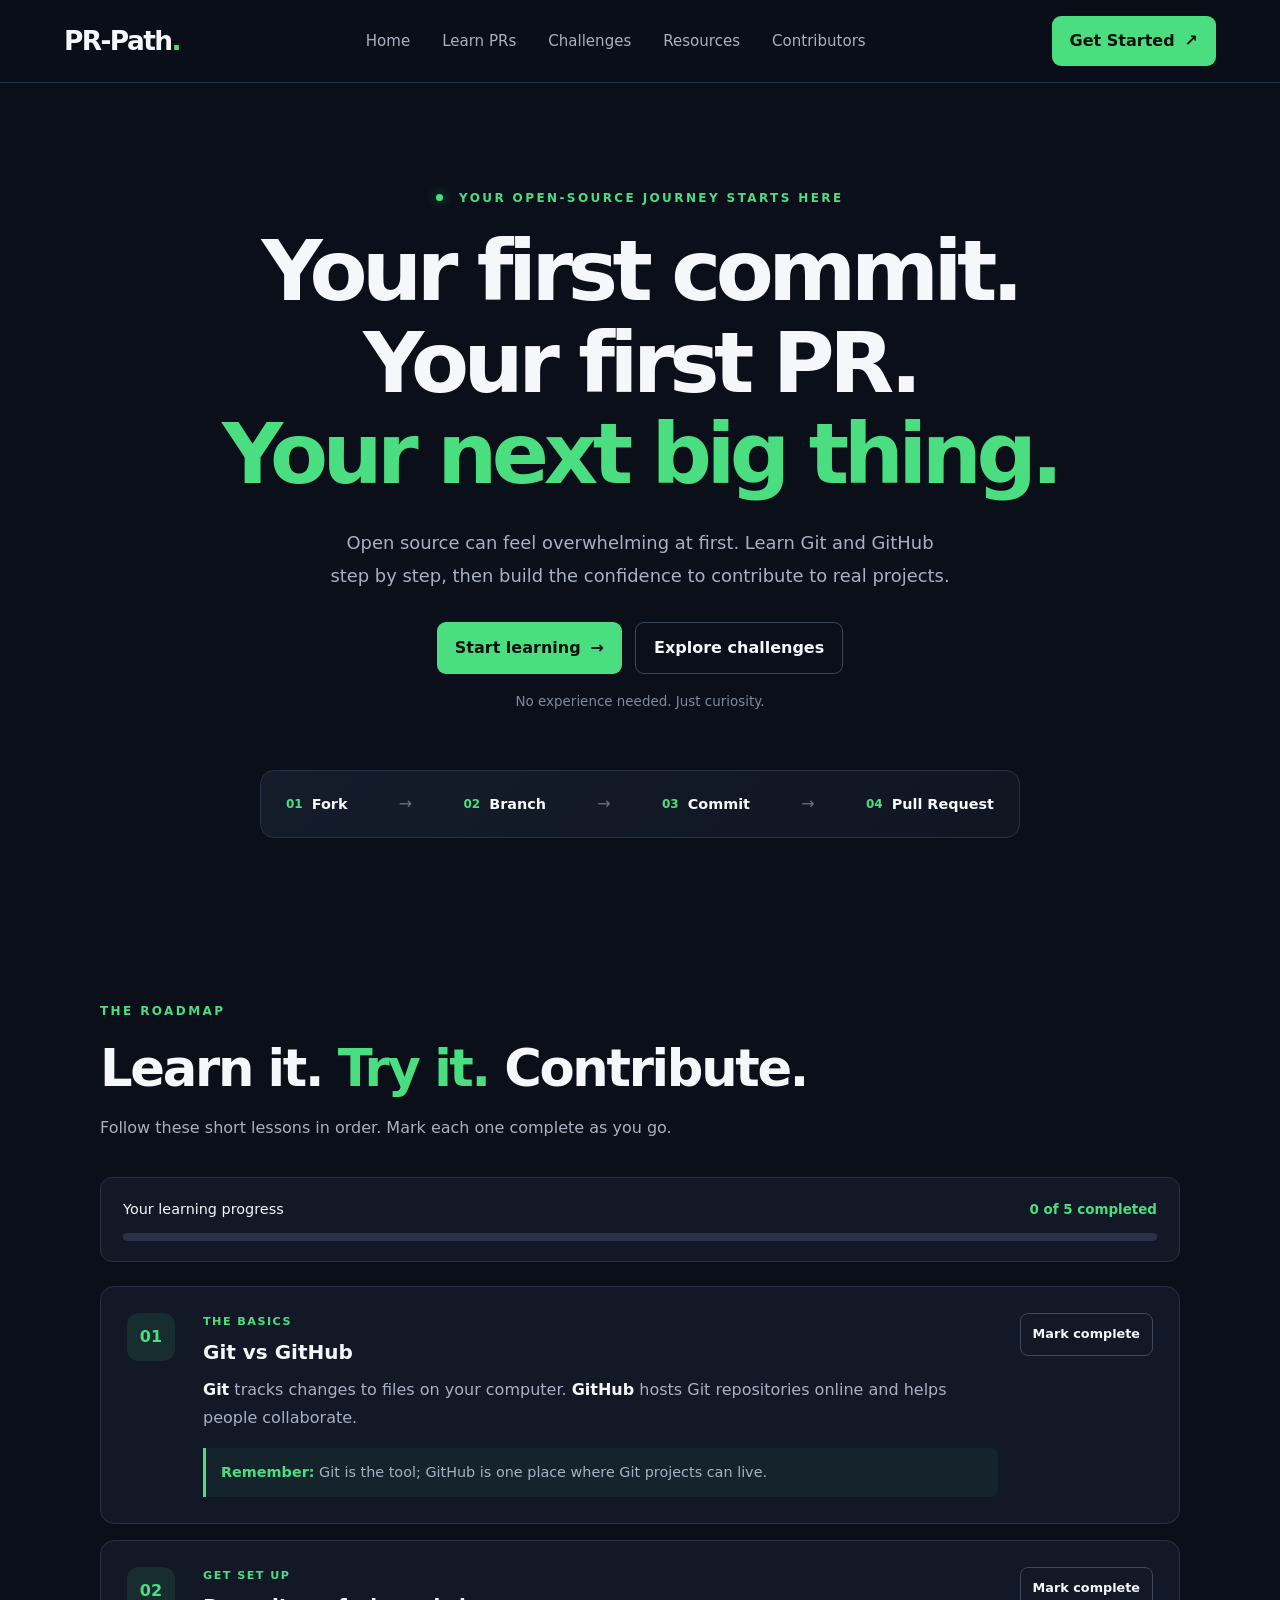
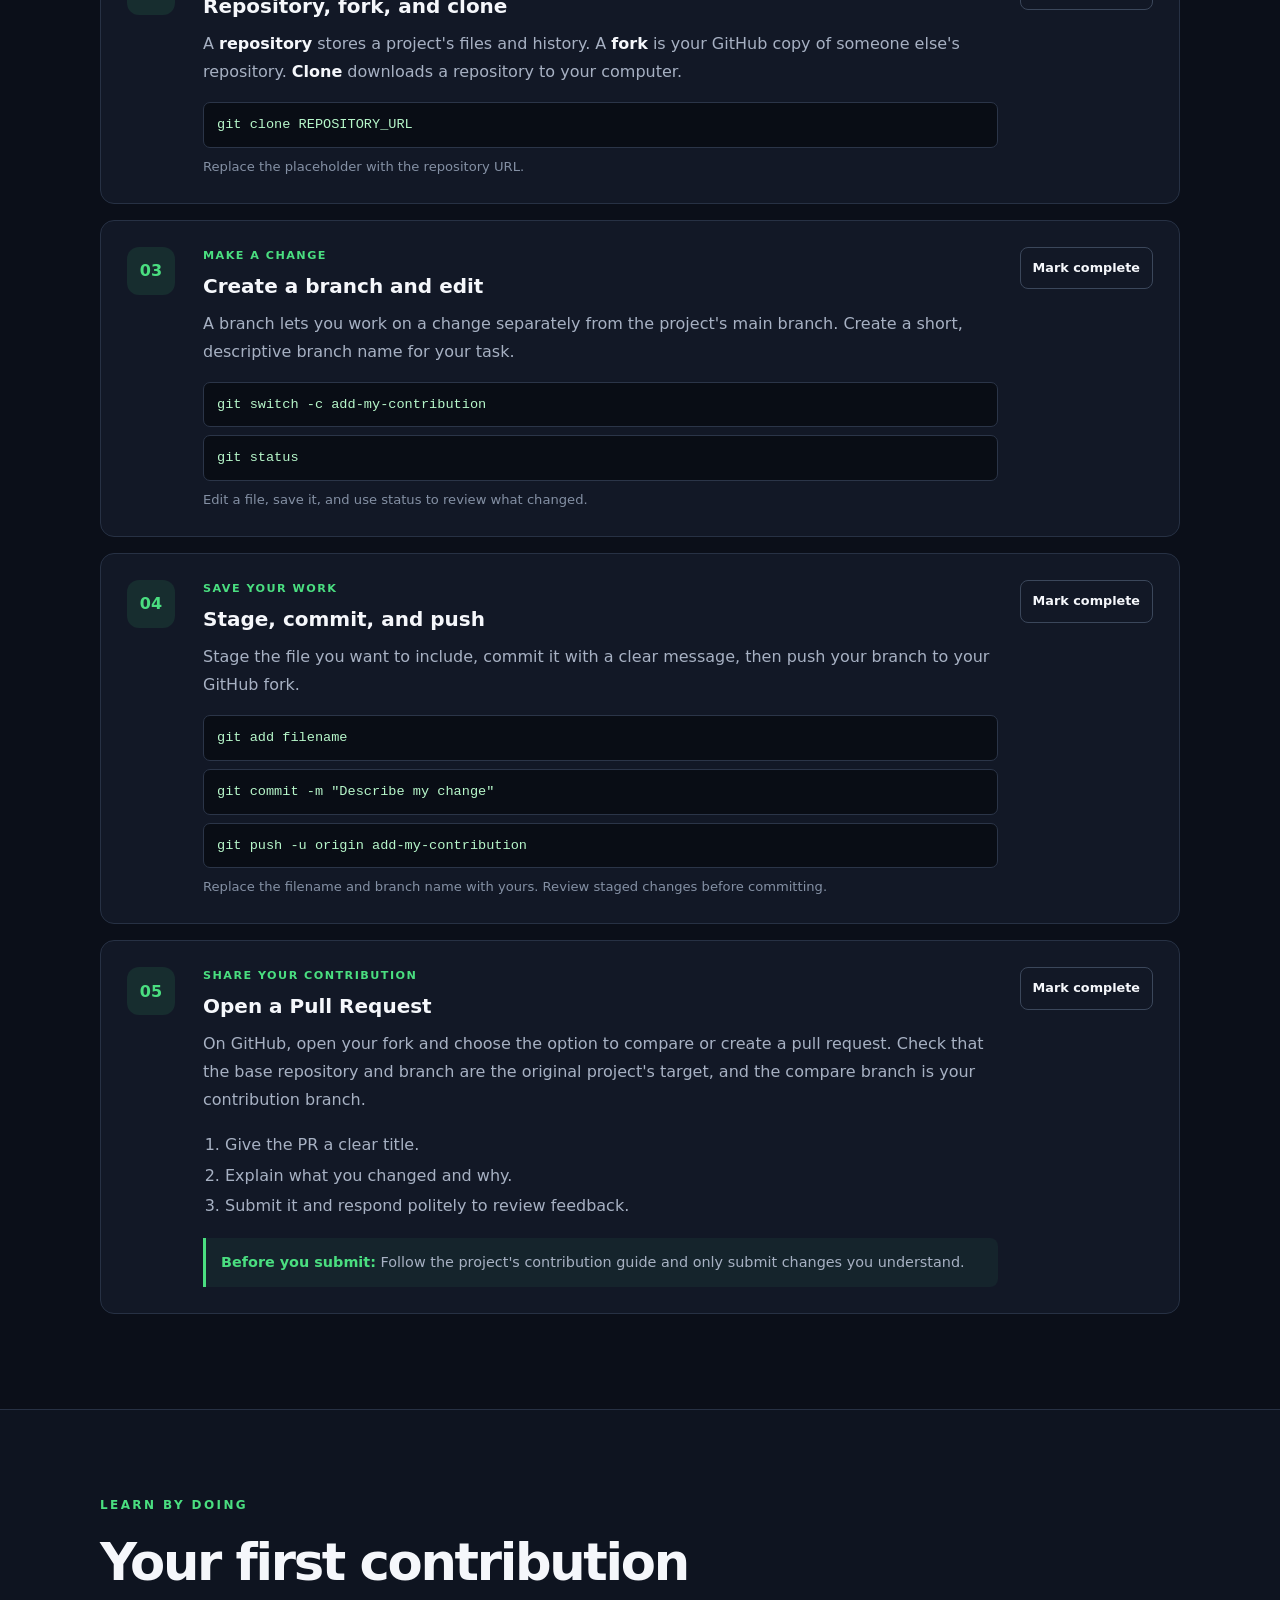
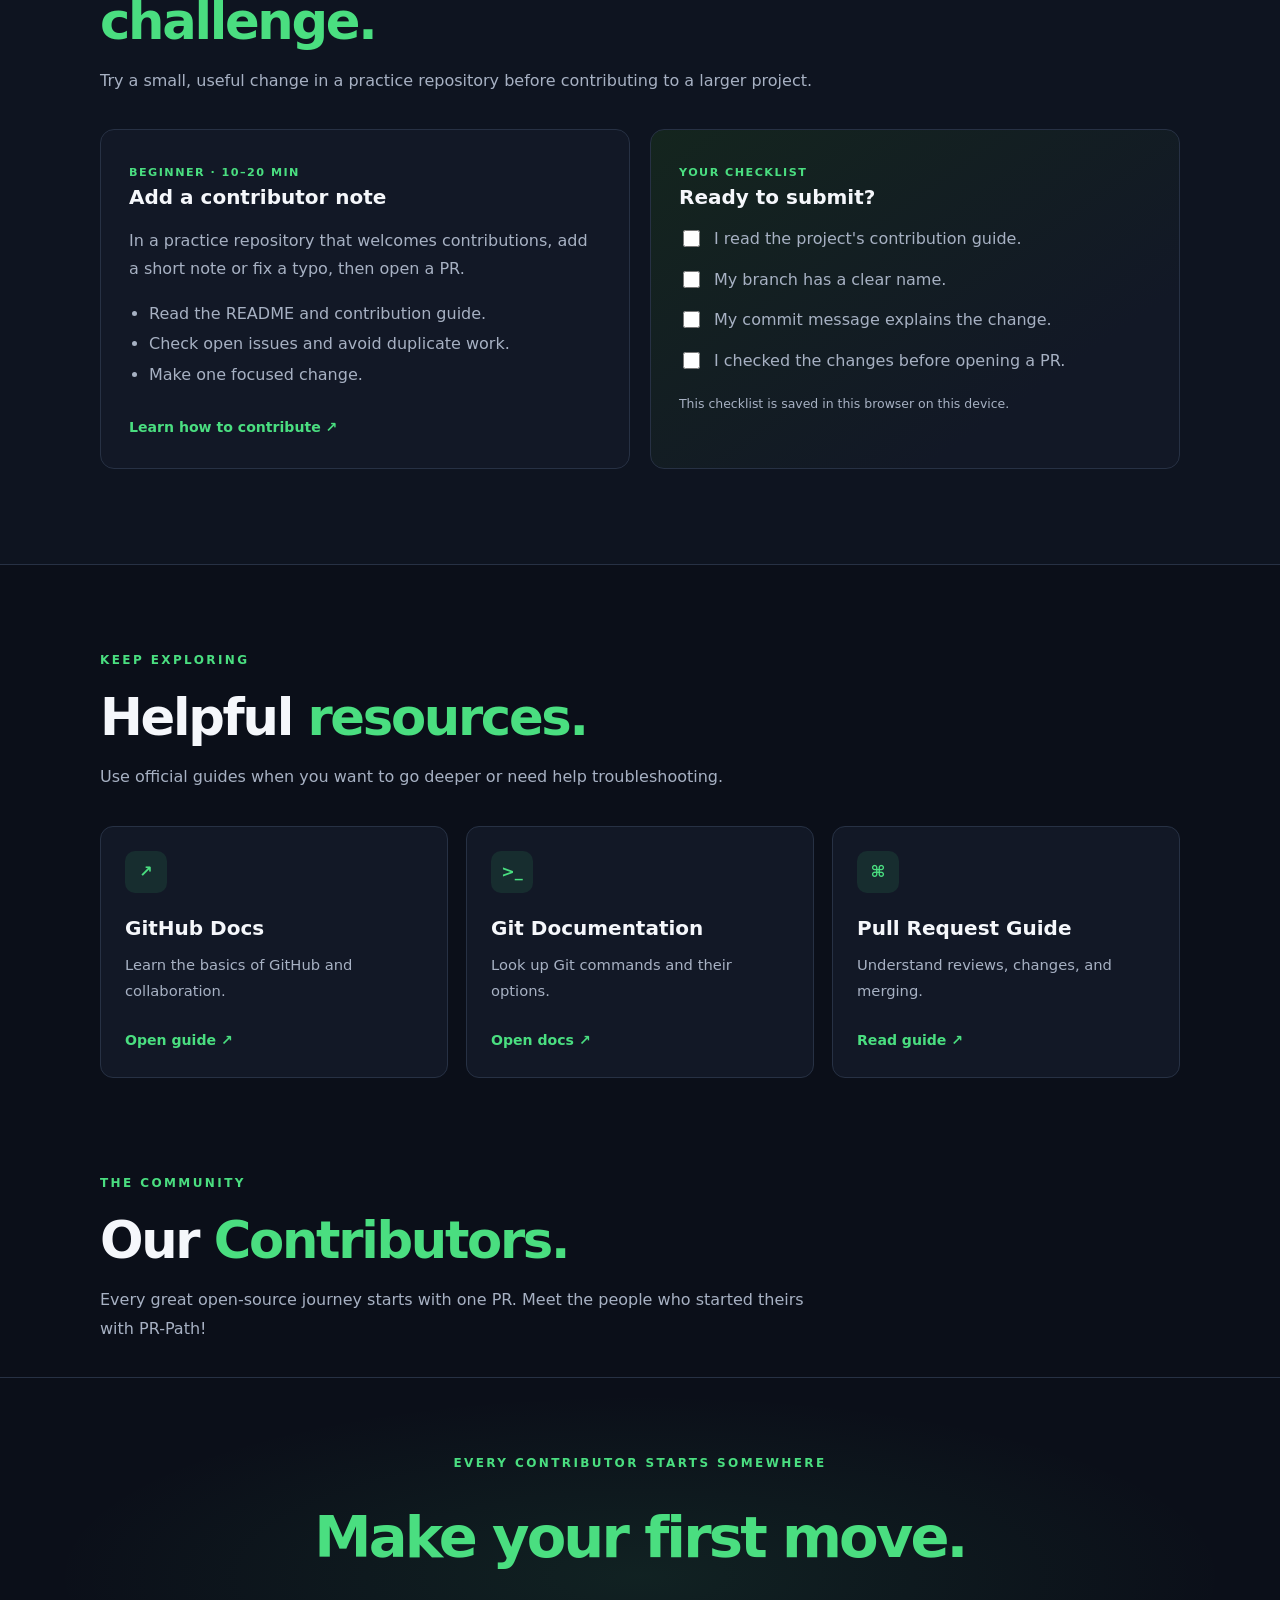
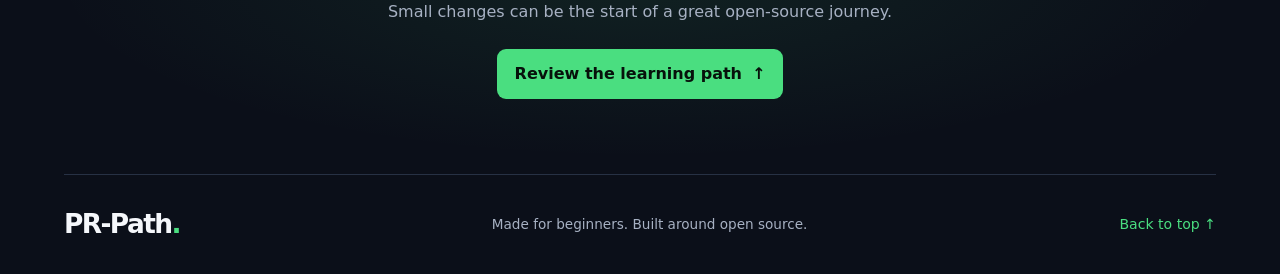
==== commit 189c36fb: "Update contributor cards and website styling" ====
--- a/index.html
+++ b/index.html
@@ -1,6 +1,5 @@
 <!DOCTYPE html>
 <html lang="en">
-<<<<<<< HEAD
 <head>
     <meta charset="UTF-8">
     <meta name="viewport" content="width=device-width, initial-scale=1.0">
@@ -14,46 +13,8 @@
         <nav class="navbar" aria-label="Main navigation">
             <a href="#home" class="logo">PR-Path<span>.</span></a>
 
-            <button class="menu-toggle" id="menu-toggle" aria-label="Toggle navigation" aria-expanded="false">
+            <button class="menu-toggle" id="menu-toggle" aria-label="Toggle navigation" aria-expanded="false" aria-controls="nav-links" type="button">
                 <span></span><span></span><span></span>
-=======
-
-<head>
-    <meta charset="UTF-8">
-    <meta name="viewport" content="width=device-width, initial-scale=1.0">
-
-    <meta name="description"
-        content="PR-Path helps beginners learn Git, GitHub, and make their first pull request.">
-
-    <title>PR-Path | Your Path to Open Source</title>
-
-    <link rel="stylesheet" href="style.css">
-    <script src="script.js" defer></script>
-</head>
-
-<body>
-
-    <!-- ==================== NAVIGATION ==================== -->
-    <header class="site-header" id="home">
-        <nav class="navbar" aria-label="Main navigation">
-
-            <a href="#home" class="logo">
-                PR-Path<span>.</span>
-            </a>
-
-            <button
-                class="menu-toggle"
-                id="menu-toggle"
-                aria-label="Toggle navigation"
-                aria-expanded="false"
-                aria-controls="nav-links"
-                type="button">
-
-                <span></span>
-                <span></span>
-                <span></span>
-
->>>>>>> 9032a61 (Add PR-Path website and contributor data)
             </button>
 
             <div class="nav-links" id="nav-links">
@@ -61,7 +22,7 @@
                 <a href="#learn">Learn PRs</a>
                 <a href="#challenges">Challenges</a>
                 <a href="#resources">Resources</a>
-<<<<<<< HEAD
+                <a href="#contributors">Contributors</a>
             </div>
 
             <a href="#learn" class="nav-button">Get Started <span aria-hidden="true">↗</span></a>
@@ -102,7 +63,7 @@
                     <span>Your learning progress</span>
                     <strong id="progress-label">0 of 5 completed</strong>
                 </div>
-                <div class="progress-track" role="progressbar" aria-label="Learning progress" aria-valuemin="0" aria-valuemax="5" aria-valuenow="0" id="progress-bar">
+                <div class="progress-track" id="progress-bar" role="progressbar" aria-label="Learning progress" aria-valuemin="0" aria-valuemax="5" aria-valuenow="0">
                     <div class="progress-fill" id="progress-fill"></div>
                 </div>
             </div>
@@ -202,6 +163,7 @@
                         </ul>
                         <a class="text-link" href="https://docs.github.com/en/get-started/exploring-projects-on-github/contributing-to-a-project" target="_blank" rel="noopener noreferrer">Learn how to contribute ↗</a>
                     </article>
+
                     <article class="challenge-card challenge-card-accent">
                         <span class="challenge-tag">YOUR CHECKLIST</span>
                         <h3>Ready to submit?</h3>
@@ -221,6 +183,7 @@
                 <h2>Helpful <span>resources.</span></h2>
                 <p>Use official guides when you want to go deeper or need help troubleshooting.</p>
             </div>
+
             <div class="resource-grid">
                 <a class="resource-card" href="https://docs.github.com/en/get-started/start-your-journey" target="_blank" rel="noopener noreferrer">
                     <span class="resource-icon">↗</span>
@@ -243,6 +206,17 @@
             </div>
         </section>
 
+        <section class="contributors-section" id="contributors">
+            <div class="section-wrap">
+                <div class="section-heading">
+                    <p class="eyebrow">THE COMMUNITY</p>
+                    <h2>Our <span>Contributors.</span></h2>
+                    <p>Every great open-source journey starts with one PR. Meet the people who started theirs with PR-Path!</p>
+                </div>
+                <div class="contributors-grid" id="contributors-grid" aria-live="polite"></div>
+            </div>
+        </section>
+
         <section class="final-cta">
             <div class="section-wrap final-cta-inner">
                 <p class="eyebrow">EVERY CONTRIBUTOR STARTS SOMEWHERE</p>
@@ -260,638 +234,3 @@
     </footer>
 </body>
 </html>
-=======
-                <a href="#contributors">Contributors</a>
-            </div>
-
-            <a href="#learn" class="nav-button">
-                Get Started <span aria-hidden="true">↗</span>
-            </a>
-
-        </nav>
-    </header>
-
-
-    <!-- ==================== MAIN CONTENT ==================== -->
-    <main>
-
-        <!-- ==================== HERO SECTION ==================== -->
-        <section class="hero section-wrap">
-
-            <p class="eyebrow">
-                <span class="status-dot"></span>
-                YOUR OPEN-SOURCE JOURNEY STARTS HERE
-            </p>
-
-            <h1>
-                Your first commit.<br>
-                Your first PR.<br>
-                <span>Your next big thing.</span>
-            </h1>
-
-            <p class="hero-copy">
-                Open source can feel overwhelming at first.
-                Learn Git and GitHub step by step, then build the
-                confidence to contribute to real projects.
-            </p>
-
-            <div class="hero-actions">
-
-                <a href="#learn" class="button button-primary">
-                    Start learning <span aria-hidden="true">→</span>
-                </a>
-
-                <a href="#challenges" class="button button-secondary">
-                    Explore challenges
-                </a>
-
-            </div>
-
-            <p class="hero-note">
-                No experience needed. Just curiosity.
-            </p>
-
-            <!-- Pull Request Workflow -->
-            <div class="journey-strip" aria-label="Pull request workflow">
-
-                <div>
-                    <span class="workflow-number">01</span>
-                    <strong>Fork</strong>
-                </div>
-
-                <span class="workflow-arrow" aria-hidden="true">→</span>
-
-                <div>
-                    <span class="workflow-number">02</span>
-                    <strong>Branch</strong>
-                </div>
-
-                <span class="workflow-arrow" aria-hidden="true">→</span>
-
-                <div>
-                    <span class="workflow-number">03</span>
-                    <strong>Commit</strong>
-                </div>
-
-                <span class="workflow-arrow" aria-hidden="true">→</span>
-
-                <div>
-                    <span class="workflow-number">04</span>
-                    <strong>Pull Request</strong>
-                </div>
-
-            </div>
-
-        </section>
-
-
-        <!-- ==================== LEARNING ROADMAP ==================== -->
-        <section class="section-wrap learning-section" id="learn">
-
-            <div class="section-heading">
-
-                <p class="eyebrow">THE ROADMAP</p>
-
-                <h2>
-                    Learn it. <span>Try it.</span> Contribute.
-                </h2>
-
-                <p>
-                    Follow these short lessons in order.
-                    Mark each one complete as you go.
-                </p>
-
-            </div>
-
-            <!-- Learning Progress -->
-            <div class="progress-panel">
-
-                <div class="progress-topline">
-
-                    <span>Your learning progress</span>
-
-                    <strong id="progress-label">
-                        0 of 5 completed
-                    </strong>
-
-                </div>
-
-                <div
-                    class="progress-track"
-                    id="progress-bar"
-                    role="progressbar"
-                    aria-label="Learning progress"
-                    aria-valuemin="0"
-                    aria-valuemax="5"
-                    aria-valuenow="0">
-
-                    <div class="progress-fill" id="progress-fill"></div>
-
-                </div>
-
-            </div>
-
-
-            <!-- Lesson Cards -->
-            <div class="lesson-list">
-
-                <!-- Lesson 1 -->
-                <article class="lesson-card" data-lesson="0">
-
-                    <div class="lesson-index">01</div>
-
-                    <div class="lesson-content">
-
-                        <p class="card-kicker">THE BASICS</p>
-
-                        <h3>Git vs GitHub</h3>
-
-                        <p>
-                            <strong>Git</strong> tracks changes to files
-                            on your computer. <strong>GitHub</strong>
-                            hosts Git repositories online and helps
-                            people collaborate.
-                        </p>
-
-                        <div class="tip-box">
-                            <strong>Remember:</strong>
-                            Git is the tool; GitHub is one place
-                            where Git projects can live.
-                        </div>
-
-                    </div>
-
-                    <button class="complete-button" type="button">
-                        Mark complete
-                    </button>
-
-                </article>
-
-
-                <!-- Lesson 2 -->
-                <article class="lesson-card" data-lesson="1">
-
-                    <div class="lesson-index">02</div>
-
-                    <div class="lesson-content">
-
-                        <p class="card-kicker">GET SET UP</p>
-
-                        <h3>Repository, fork, and clone</h3>
-
-                        <p>
-                            A <strong>repository</strong> stores a
-                            project's files and history. A
-                            <strong>fork</strong> is your GitHub copy
-                            of someone else's repository.
-                            <strong>Clone</strong> downloads a repository
-                            to your computer.
-                        </p>
-
-                        <div class="command-list">
-
-                            <code>git clone REPOSITORY_URL</code>
-
-                            <span>
-                                Replace the placeholder with the
-                                repository URL.
-                            </span>
-
-                        </div>
-
-                    </div>
-
-                    <button class="complete-button" type="button">
-                        Mark complete
-                    </button>
-
-                </article>
-
-
-                <!-- Lesson 3 -->
-                <article class="lesson-card" data-lesson="2">
-
-                    <div class="lesson-index">03</div>
-
-                    <div class="lesson-content">
-
-                        <p class="card-kicker">MAKE A CHANGE</p>
-
-                        <h3>Create a branch and edit</h3>
-
-                        <p>
-                            A branch lets you work on a change
-                            separately from the project's main branch.
-                            Create a short, descriptive branch name
-                            for your task.
-                        </p>
-
-                        <div class="command-list">
-
-                            <code>git switch -c add-my-contribution</code>
-
-                            <code>git status</code>
-
-                            <span>
-                                Edit a file, save it, and use status
-                                to review what changed.
-                            </span>
-
-                        </div>
-
-                    </div>
-
-                    <button class="complete-button" type="button">
-                        Mark complete
-                    </button>
-
-                </article>
-
-
-                <!-- Lesson 4 -->
-                <article class="lesson-card" data-lesson="3">
-
-                    <div class="lesson-index">04</div>
-
-                    <div class="lesson-content">
-
-                        <p class="card-kicker">SAVE YOUR WORK</p>
-
-                        <h3>Stage, commit, and push</h3>
-
-                        <p>
-                            Stage the file you want to include,
-                            commit it with a clear message, then
-                            push your branch to your GitHub fork.
-                        </p>
-
-                        <div class="command-list">
-
-                            <code>git add filename</code>
-
-                            <code>git commit -m "Describe my change"</code>
-
-                            <code>
-                                git push -u origin add-my-contribution
-                            </code>
-
-                            <span>
-                                Replace the filename and branch name
-                                with yours. Review staged changes
-                                before committing.
-                            </span>
-
-                        </div>
-
-                    </div>
-
-                    <button class="complete-button" type="button">
-                        Mark complete
-                    </button>
-
-                </article>
-
-
-                <!-- Lesson 5 -->
-                <article class="lesson-card" data-lesson="4">
-
-                    <div class="lesson-index">05</div>
-
-                    <div class="lesson-content">
-
-                        <p class="card-kicker">SHARE YOUR CONTRIBUTION</p>
-
-                        <h3>Open a Pull Request</h3>
-
-                        <p>
-                            On GitHub, open your fork and choose the
-                            option to compare or create a pull request.
-                            Check that the base repository and branch
-                            are the original project's target, and the
-                            compare branch is your contribution branch.
-                        </p>
-
-                        <ol class="mini-steps">
-
-                            <li>Give the PR a clear title.</li>
-
-                            <li>
-                                Explain what you changed and why.
-                            </li>
-
-                            <li>
-                                Submit it and respond politely
-                                to review feedback.
-                            </li>
-
-                        </ol>
-
-                        <div class="tip-box">
-
-                            <strong>Before you submit:</strong>
-                            Follow the project's contribution guide
-                            and only submit changes you understand.
-
-                        </div>
-
-                    </div>
-
-                    <button class="complete-button" type="button">
-                        Mark complete
-                    </button>
-
-                </article>
-
-            </div>
-
-        </section>
-
-
-        <!-- ==================== CHALLENGES ==================== -->
-        <section class="challenge-section" id="challenges">
-
-            <div class="section-wrap">
-
-                <div class="section-heading">
-
-                    <p class="eyebrow">LEARN BY DOING</p>
-
-                    <h2>
-                        Your first contribution
-                        <span>challenge.</span>
-                    </h2>
-
-                    <p>
-                        Try a small, useful change in a practice
-                        repository before contributing to a larger
-                        project.
-                    </p>
-
-                </div>
-
-
-                <div class="challenge-grid">
-
-                    <!-- Challenge Card -->
-                    <article class="challenge-card">
-
-                        <span class="challenge-tag">
-                            BEGINNER · 10–20 MIN
-                        </span>
-
-                        <h3>Add a contributor note</h3>
-
-                        <p>
-                            In a practice repository that welcomes
-                            contributions, add a short note or fix
-                            a typo, then open a PR.
-                        </p>
-
-                        <ul>
-
-                            <li>
-                                Read the README and contribution guide.
-                            </li>
-
-                            <li>
-                                Check open issues and avoid duplicate work.
-                            </li>
-
-                            <li>
-                                Make one focused change.
-                            </li>
-
-                        </ul>
-
-                        <a
-                            class="text-link"
-                            href="https://docs.github.com/en/get-started/exploring-projects-on-github/contributing-to-a-project"
-                            target="_blank"
-                            rel="noopener noreferrer">
-
-                            Learn how to contribute ↗
-
-                        </a>
-
-                    </article>
-
-
-                    <!-- Submission Checklist -->
-                    <article class="challenge-card challenge-card-accent">
-
-                        <span class="challenge-tag">
-                            YOUR CHECKLIST
-                        </span>
-
-                        <h3>Ready to submit?</h3>
-
-                        <label class="check-row">
-                            <input type="checkbox">
-                            I read the project's contribution guide.
-                        </label>
-
-                        <label class="check-row">
-                            <input type="checkbox">
-                            My branch has a clear name.
-                        </label>
-
-                        <label class="check-row">
-                            <input type="checkbox">
-                            My commit message explains the change.
-                        </label>
-
-                        <label class="check-row">
-                            <input type="checkbox">
-                            I checked the changes before opening a PR.
-                        </label>
-
-                        <p class="checklist-note">
-                            This checklist is saved in this browser
-                            on this device.
-                        </p>
-
-                    </article>
-
-                </div>
-
-            </div>
-
-        </section>
-
-
-        <!-- ==================== RESOURCES ==================== -->
-        <section class="section-wrap resources-section" id="resources">
-
-            <div class="section-heading">
-
-                <p class="eyebrow">KEEP EXPLORING</p>
-
-                <h2>
-                    Helpful <span>resources.</span>
-                </h2>
-
-                <p>
-                    Use official guides when you want to go deeper
-                    or need help troubleshooting.
-                </p>
-
-            </div>
-
-
-            <div class="resource-grid">
-
-                <!-- GitHub Docs -->
-                <a
-                    class="resource-card"
-                    href="https://docs.github.com/en/get-started/start-your-journey"
-                    target="_blank"
-                    rel="noopener noreferrer">
-
-                    <span class="resource-icon">↗</span>
-
-                    <h3>GitHub Docs</h3>
-
-                    <p>
-                        Learn the basics of GitHub and collaboration.
-                    </p>
-
-                    <span class="text-link">
-                        Open guide ↗
-                    </span>
-
-                </a>
-
-
-                <!-- Git Documentation -->
-                <a
-                    class="resource-card"
-                    href="https://git-scm.com/docs"
-                    target="_blank"
-                    rel="noopener noreferrer">
-
-                    <span class="resource-icon">&gt;_</span>
-
-                    <h3>Git Documentation</h3>
-
-                    <p>
-                        Look up Git commands and their options.
-                    </p>
-
-                    <span class="text-link">
-                        Open docs ↗
-                    </span>
-
-                </a>
-
-
-                <!-- Pull Request Guide -->
-                <a
-                    class="resource-card"
-                    href="https://docs.github.com/en/pull-requests/collaborating-with-pull-requests"
-                    target="_blank"
-                    rel="noopener noreferrer">
-
-                    <span class="resource-icon">⌘</span>
-
-                    <h3>Pull Request Guide</h3>
-
-                    <p>
-                        Understand reviews, changes, and merging.
-                    </p>
-
-                    <span class="text-link">
-                        Read guide ↗
-                    </span>
-
-                </a>
-
-            </div>
-
-        </section>
-
-
-        <!-- ==================== CONTRIBUTORS ==================== -->
-        <section class="contributors-section" id="contributors">
-
-            <div class="section-wrap">
-
-                <div class="section-heading">
-
-                    <p class="eyebrow">THE COMMUNITY</p>
-
-                    <h2>
-                        Our <span>Contributors.</span>
-                    </h2>
-
-                    <p>
-                        Every great open-source journey starts with
-                        one PR. Meet the people who started theirs
-                        with PR-Path!
-                    </p>
-
-                </div>
-
-                <!-- JavaScript loads contributor cards from contributors.json -->
-                <div
-                    class="contributors-grid"
-                    id="contributors-grid"
-                    aria-live="polite">
-
-                    <!-- Contributor cards are added here using JavaScript. -->
-
-                </div>
-
-            </div>
-
-        </section>
-
-
-        <!-- ==================== FINAL CALL TO ACTION ==================== -->
-        <section class="final-cta">
-
-            <div class="section-wrap final-cta-inner">
-
-                <p class="eyebrow">
-                    EVERY CONTRIBUTOR STARTS SOMEWHERE
-                </p>
-
-                <h2>Make your first move.</h2>
-
-                <p>
-                    Small changes can be the start of a great
-                    open-source journey.
-                </p>
-
-                <a href="#learn" class="button button-primary">
-                    Review the learning path
-                    <span aria-hidden="true">↑</span>
-                </a>
-
-            </div>
-
-        </section>
-
-    </main>
-
-
-    <!-- ==================== FOOTER ==================== -->
-    <footer class="site-footer">
-
-        <a href="#home" class="logo">
-            PR-Path<span>.</span>
-        </a>
-
-        <p>
-            Made for beginners. Built around open source.
-        </p>
-
-        <a href="#home" class="back-to-top">
-            Back to top ↑
-        </a>
-
-    </footer>
-
-</body>
-
-</html>
->>>>>>> 9032a61 (Add PR-Path website and contributor data)
--- a/style.css
+++ b/style.css
@@ -1583,184 +1583,81 @@
 }
 
 /* Contributors Wall */
-
-
-
-.contributors-section {
-
-    padding: 85px 0;
-
+.contributor-card {
     background: #0e1420;
-
-    border-top: 1px solid var(--border);
-
-    scroll-margin-top: 95px;
-
-}
-
-
-
-.contributors-grid {
-
-    display: grid;
-
-    grid-template-columns: repeat(4, minmax(0, 1fr));
-
-    gap: 22px;
-
-}
-
-
-
-.contributor-card {
-
+    color: #f5f5f5;
+    border: 1px solid #263548;
+    border-radius: 22px;
+    padding: 32px 28px;
+    box-shadow: 0 0 25px rgba(40, 185, 139, 0.12);
+    transition: transform 0.3s ease, box-shadow 0.3s ease;
+}
+
+.contributor-card:hover {
+    transform: translateY(-5px);
+    border-color: var(--green);
+    box-shadow: 0 0 30px rgba(40, 185, 139, 0.2);
+}
+
+.contributor-card h3 {
+    text-align: center;
+    font-size: 1.8em;
+    color: #f5f5f5;
+}
+
+.contributor-message {
+    color: #c0c8d4;
+    text-align: center;
+    margin: 18px 0 30px;
+    line-height: 1.6;
+}
+
+.contributor-github {
+    display: block;
+    width: fit-content;
+    margin: 0 auto 16px;
+    text-align: center;
+}
+
+.contributor-github:hover {
+    text-align: center;
+    opacity: 0.8;
+}
+
+.celebrate-button {
+    display: block;
+    width: fit-content;
+    padding: 12px 20px;
+    border: none;
+    border-radius: 9px;
+    background: var(--green);
+    color: #0e1420;
+    font-weight: 700;
+    cursor: pointer;
+    display: block;
+    margin: 0 auto;
+}
+    transition: filter 0.3s ease, transform 0.3s ease;
+}
+
+.celebrate-button:hover {
+    filter: brightness(1.1);
+    transform: translateY(-2px);
+}
+
+.contributor-number {
+    background: linear-gradient(135deg, #7966f5, var(--green));
+    color: #ffffff;
+    border-radius: 50%;
+    width: 80px;
+    height: 80px;
     display: flex;
-
-    flex-direction: column;
-
     align-items: center;
-
-    text-align: center;
-
-    padding: 30px 20px;
-
-    background: var(--panel);
-
-    border: 1px solid var(--border);
-
-    border-radius: 16px;
-
-    transition: transform 0.2s, border-color 0.2s;
-
-}
-
-
-
-.contributor-card:hover {
-
-    transform: translateY(-5px);
-
-    border-color: var(--green);
-
-}
-
-
-
-.contributor-number {
-
-    display: grid;
-
-    place-items: center;
-
-    width: 72px;
-
-    height: 72px;
-
-    border-radius: 50%;
-
-    background: linear-gradient(135deg, #7966f5, #28b98b);
-
-    color: white;
-
-    font-size: 1.6rem;
-
-    font-weight: 800;
-
-}
-
-
-
-.contributor-label {
-
-    margin: 10px 0 18px;
-
-    color: var(--muted);
-
-    font-size: 0.8rem;
-
-}
-
-
-
-.contributor-card h3 {
-
-    margin: 0 0 12px;
-
-    font-size: 1.2rem;
-
-    overflow-wrap: anywhere;
-
-}
-
-
-
-.contributor-message {
-
-    flex: 1;
-
-    margin: 0 0 22px;
-
-    color: var(--muted);
-
-    font-size: 0.9rem;
-
-    line-height: 1.7;
-
-    overflow-wrap: anywhere;
-
-}
-
-
-
-.contributor-github {
-
-    margin-bottom: 16px;
-
-    color: var(--muted);
-
-    font-size: 0.85rem;
-
-    text-decoration: none;
-
-}
-
-
-
-.contributor-github:hover {
-
-    color: var(--green);
-
-}
-
-
-
-.celebrate-button {
-
-    padding: 10px 18px;
-
-    border: none;
-
-    border-radius: 8px;
-
-    background: linear-gradient(100deg, #7966f5, #28b98b);
-
-    color: white;
-
+    justify-content: center;
+    margin: 0 auto 12px;
+    font-size: 28px;
     font-weight: 700;
-
-    cursor: pointer;
-
-}
-
-
-
-.celebrate-button:hover {
-
-    filter: brightness(1.12);
-
-}
-
-
+}
 
 @media (max-width: 900px) {
 
